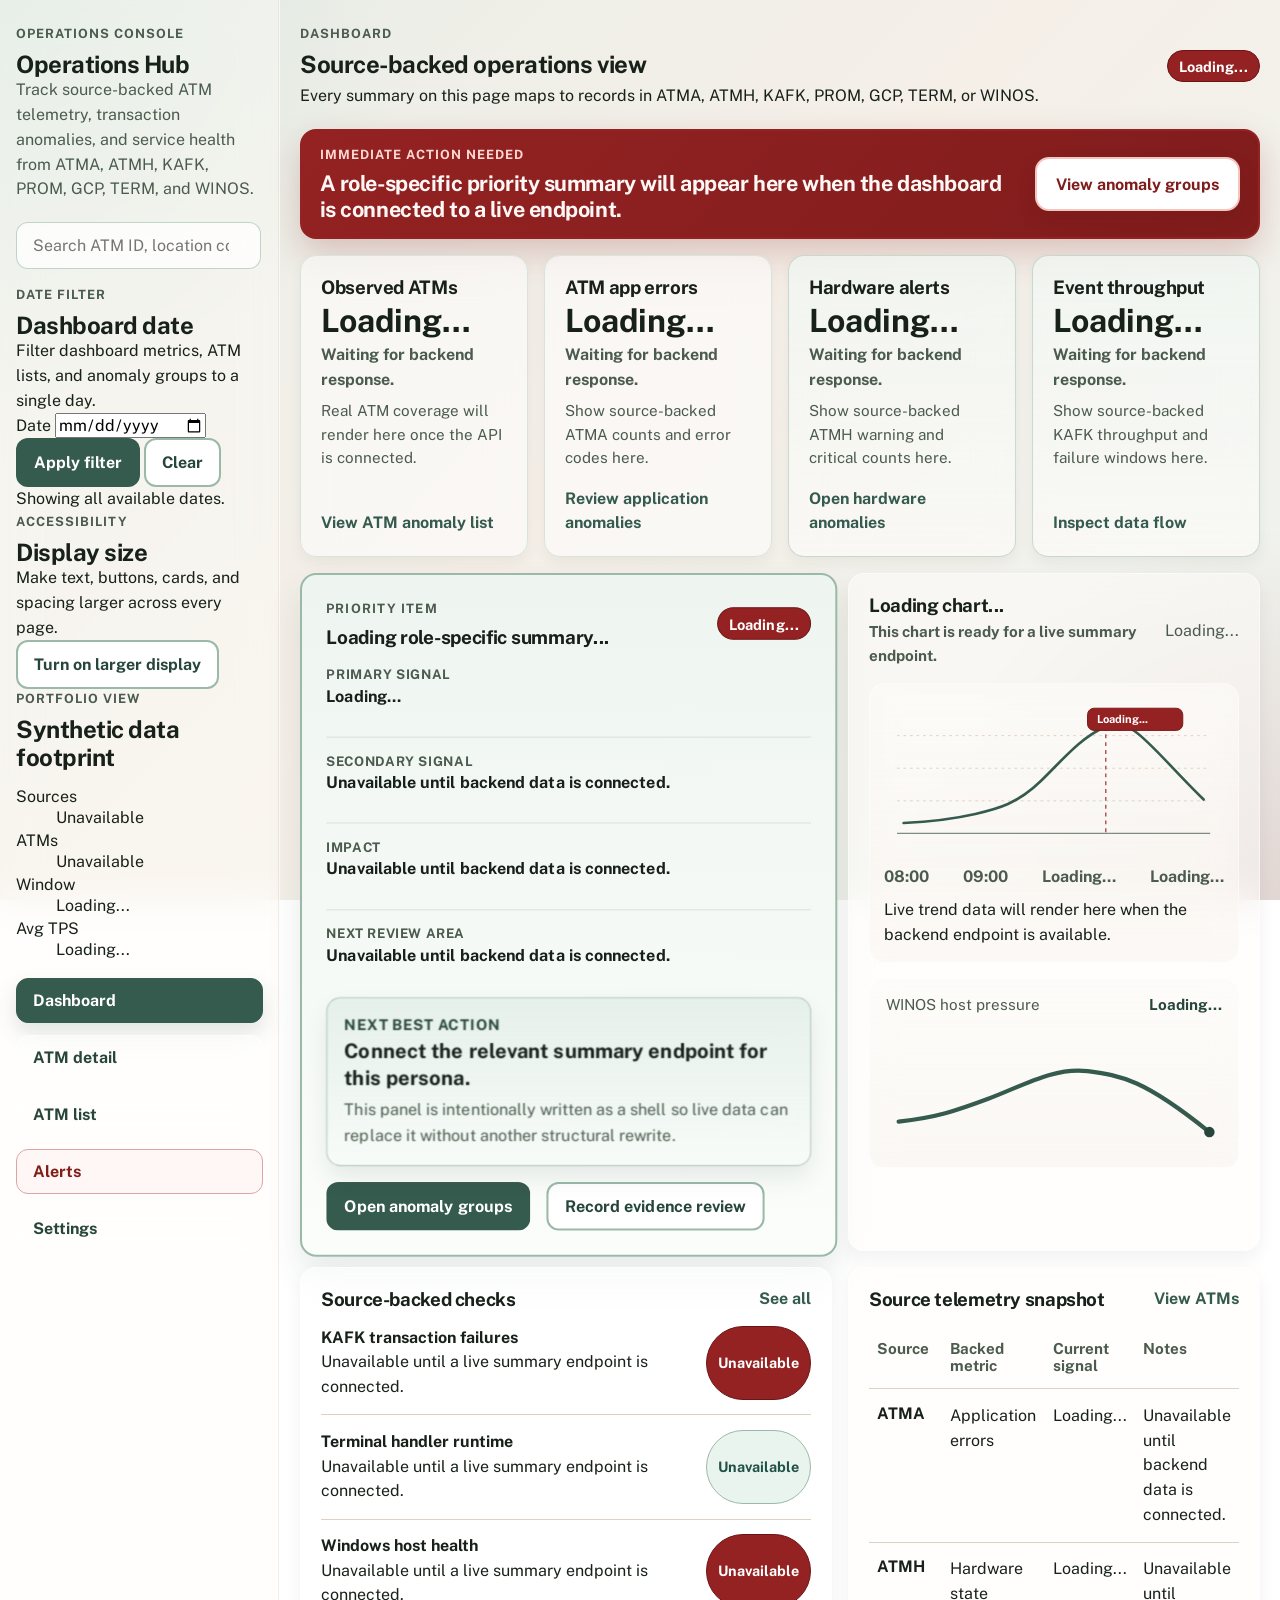
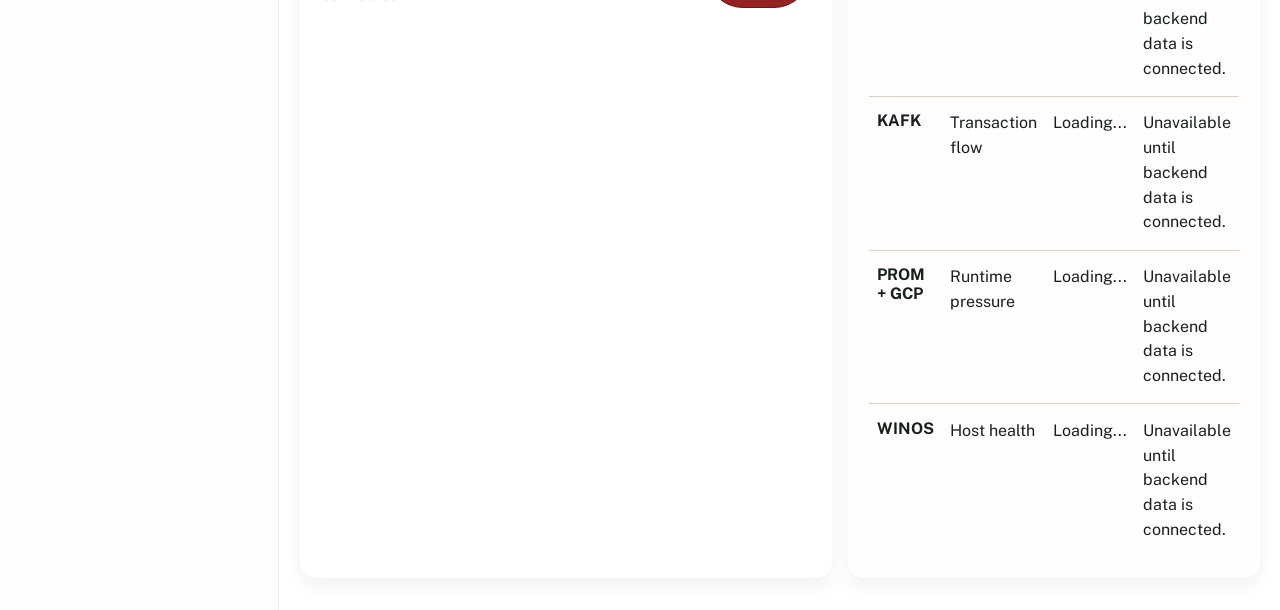
==== src/dashboard/index.html @ 3c95db5b "filter made" ====
<!doctype html>
<html lang="en">
  <head>
    <meta charset="UTF-8" />
    <meta name="viewport" content="width=device-width, initial-scale=1.0" />
    <title>Operations Hub Prototype</title>
    <link rel="preconnect" href="https://fonts.googleapis.com" />
    <link rel="preconnect" href="https://fonts.gstatic.com" crossorigin />
    <link
      href="https://fonts.googleapis.com/css2?family=Public+Sans:wght@400;500;600;700&display=swap"
      rel="stylesheet"
    />
    <link rel="stylesheet" href="/styles.css" />
  </head>
  <body>
    <a class="skip-link" href="#main-content">Skip to main content</a>

    <div class="app-shell">
      <aside class="sidebar" aria-label="Primary">
        <div class="sidebar-brand">
          <p class="eyebrow sidebar-eyebrow">Operations Console</p>
          <h1>Operations Hub</h1>
          <p class="header-copy">Track source-backed ATM telemetry, transaction anomalies, and service health from ATMA, ATMH, KAFK, PROM, GCP, TERM, and WINOS.</p>
        </div>

        <label class="search-field sidebar-search">
          <span class="sr-only">Search ATM ID, location code, component, or error</span>
          <input type="search" placeholder="Search ATM ID, location code, component, or error" />
        </label>

        <section class="date-filter-panel" aria-labelledby="date-filter-title">
          <div>
            <p class="eyebrow">Date filter</p>
            <h2 id="date-filter-title" class="sidebar-panel-title">Dashboard date</h2>
            <p class="date-filter-copy">Filter dashboard metrics, ATM lists, and anomaly groups to a single day.</p>
          </div>
          <form id="date-filter-form" class="date-filter-form">
            <label class="date-filter-field" for="dashboard-date-filter">
              <span>Date</span>
              <input id="dashboard-date-filter" name="dashboard-date-filter" type="date" />
            </label>
            <div class="date-filter-actions">
              <button class="button" type="submit">Apply filter</button>
              <button class="button-secondary" id="date-filter-clear" type="button">Clear</button>
            </div>
            <p id="date-filter-status" class="date-filter-status" aria-live="polite">Showing all available dates.</p>
          </form>
        </section>

        <section class="accessibility-panel" aria-labelledby="accessibility-title">
          <div>
            <p class="eyebrow">Accessibility</p>
            <h2 id="accessibility-title" class="sidebar-panel-title">Display size</h2>
            <p class="accessibility-copy">Make text, buttons, cards, and spacing larger across every page.</p>
          </div>
          <button
            class="button button-secondary accessibility-toggle"
            id="accessibility-toggle"
            type="button"
            aria-pressed="false"
          >
            Turn on larger display
          </button>
        </section>

        <section class="scale-panel" aria-labelledby="scale-panel-title">
          <div class="scale-panel-header">
            <p class="eyebrow">Portfolio view</p>
            <h2 id="scale-panel-title" class="sidebar-panel-title">Synthetic data footprint</h2>
          </div>
          <dl class="scale-list">
            <div class="scale-item">
              <dt>Sources</dt>
              <dd id="scale-sources">Unavailable</dd>
            </div>
            <div class="scale-item">
              <dt>ATMs</dt>
              <dd id="scale-atms">Unavailable</dd>
            </div>
            <div class="scale-item">
              <dt>Window</dt>
              <dd id="scale-window">Loading...</dd>
            </div>
            <div class="scale-item">
              <dt>Avg TPS</dt>
              <dd id="scale-avg-tps">Loading...</dd>
            </div>
          </dl>
        </section>

        <nav class="sidebar-nav" aria-label="Primary">
          <button class="nav-link is-active" type="button" data-screen-target="dashboard" aria-current="page">
            <span>Dashboard</span>
          </button>
          <button class="nav-link" type="button" data-screen-target="atm-detail">
            <span>ATM detail</span>
          </button>
          <button class="nav-link" type="button" data-screen-target="atm-list">
            <span>ATM list</span>
          </button>
          <button class="nav-link nav-link-alert" type="button" data-screen-target="alerts">
            <span>Alerts</span>
          </button>
          <button class="nav-link" type="button" data-screen-target="settings">
            <span>Settings</span>
          </button>
        </nav>
      </aside>

      <main id="main-content" class="content">
      <section class="screen is-visible" id="dashboard" aria-labelledby="dashboard-title">
        <div class="screen-header">
          <div>
            <p class="eyebrow">Dashboard</p>
            <h2 id="dashboard-title">Source-backed operations view</h2>
            <p>Every summary on this page maps to records in ATMA, ATMH, KAFK, PROM, GCP, TERM, or WINOS.</p>
          </div>
          <span id="dashboard-status-pill" class="status-pill status-critical">Loading...</span>
        </div>

        <section class="critical-banner critical-banner-compact" aria-labelledby="critical-banner-title">
          <div class="critical-banner-copy">
            <p class="eyebrow critical-eyebrow">Immediate action needed</p>
            <h3 id="critical-banner-title">A role-specific priority summary will appear here when the dashboard is connected to a live endpoint.</h3>
          </div>
          <button class="button critical-button" type="button" data-screen-target="alerts">
            View anomaly groups
          </button>
        </section>

        <div class="metric-grid">
          <article class="metric-card metric-card-action" tabindex="0" role="button" data-screen-target="atm-list" aria-label="Open ATM list. Live ATM coverage is not loaded yet.">
            <h3>Observed ATMs</h3>
            <p class="metric-value">Loading...</p>
            <p class="metric-note">Waiting for backend response.</p>
            <p class="metric-subnote">Real ATM coverage will render here once the API is connected.</p>
            <p class="metric-link-hint">View ATM anomaly list</p>
          </article>
          <article class="metric-card metric-card-action" tabindex="0" role="button" data-screen-target="alerts" aria-label="Open ATM application errors. Live error totals are not loaded yet.">
            <h3>ATM app errors</h3>
            <p class="metric-value">Loading...</p>
            <p class="metric-note">Waiting for backend response.</p>
            <p class="metric-subnote">Show source-backed ATMA counts and error codes here.</p>
            <p class="metric-link-hint">Review application anomalies</p>
          </article>
          <article class="metric-card metric-card-alert metric-card-action" tabindex="0" role="button" data-screen-target="alerts" aria-label="Open ATM hardware alerts. Live ATMH totals are not loaded yet.">
            <h3>Hardware alerts</h3>
            <p class="metric-value">Loading...</p>
            <p class="metric-note">Waiting for backend response.</p>
            <p class="metric-subnote">Show source-backed ATMH warning and critical counts here.</p>
            <p class="metric-link-hint">Open hardware anomalies</p>
          </article>
          <article class="metric-card metric-card-alert metric-card-action" tabindex="0" role="button" data-screen-target="alerts" aria-label="Open Kafka summary. Live throughput is not loaded yet.">
            <h3>Event throughput</h3>
            <p class="metric-value">Loading...</p>
            <p class="metric-note">Waiting for backend response.</p>
            <p class="metric-subnote">Show source-backed KAFK throughput and failure windows here.</p>
            <p class="metric-link-hint">Inspect data flow</p>
          </article>
        </div>

        <div class="dashboard-grid">
          <section class="panel panel-hero" aria-labelledby="priority-title">
            <div class="panel-header">
              <div>
                <p class="eyebrow">Priority item</p>
                <h3 id="priority-title">Loading role-specific summary...</h3>
              </div>
              <span class="status-pill status-critical">Loading...</span>
            </div>
            <div class="incident-scan-list" role="list" aria-label="Priority anomaly summary">
              <div class="incident-scan-item" role="listitem">
                <div>
                  <span class="incident-scan-label">Primary signal</span>
                  <p><strong>Loading...</strong></p>
                </div>
              </div>
              <div class="incident-scan-item" role="listitem">
                <div>
                  <span class="incident-scan-label">Secondary signal</span>
                  <p><strong>Unavailable until backend data is connected.</strong></p>
                </div>
              </div>
              <div class="incident-scan-item" role="listitem">
                <div>
                  <span class="incident-scan-label">Impact</span>
                  <p><strong>Unavailable until backend data is connected.</strong></p>
                </div>
              </div>
              <div class="incident-scan-item" role="listitem">
                <div>
                  <span class="incident-scan-label">Next review area</span>
                  <p><strong>Unavailable until backend data is connected.</strong></p>
                </div>
              </div>
            </div>
            <div class="next-action-card" aria-labelledby="next-action-title">
              <span class="next-action-label">Next best action</span>
              <p id="next-action-title"><strong>Connect the relevant summary endpoint for this persona.</strong></p>
              <p class="next-action-note">This panel is intentionally written as a shell so live data can replace it without another structural rewrite.</p>
            </div>
            <div class="button-row">
              <button class="button" type="button" data-screen-target="alerts">Open anomaly groups</button>
              <button class="button button-secondary" type="button" data-screen-target="action-center">Record evidence review</button>
            </div>
          </section>

          <section class="panel panel-support panel-graph" aria-labelledby="trend-title">
            <div class="panel-header">
              <div>
                <h3 id="trend-title">Loading chart...</h3>
                <p class="graph-context">This chart is ready for a live summary endpoint.</p>
              </div>
              <span class="legend">Loading...</span>
            </div>
            <div class="trend-chart trend-chart-line" role="img" aria-label="Line graph placeholder for a live role-specific summary trend.">
              <svg viewBox="0 0 520 240" class="svg-graph svg-graph-large" aria-hidden="true">
                <line x1="20" y1="200" x2="500" y2="200" class="axis-line" />
                <line x1="20" y1="150" x2="500" y2="150" class="grid-line" />
                <line x1="20" y1="100" x2="500" y2="100" class="grid-line" />
                <line x1="20" y1="50" x2="500" y2="50" class="grid-line" />
                <path d="M30 184 C70 182, 105 178, 140 170 S205 154, 240 120 S300 54, 340 36 S410 70, 490 148" />
                <circle cx="340" cy="36" r="8" class="anomaly-point" />
                <line x1="340" y1="36" x2="340" y2="200" class="anomaly-guide" />
                <rect x="312" y="8" width="146" height="34" rx="10" class="anomaly-label-box" />
                <text x="326" y="30" class="anomaly-text">Loading...</text>
              </svg>
              <div class="chart-axis-labels">
                <span>08:00</span>
                <span>09:00</span>
                <span>Loading...</span>
                <span>Loading...</span>
              </div>
              <p class="chart-caption">Live trend data will render here when the backend endpoint is available.</p>
            </div>
            <div class="mini-graph" role="img" aria-label="Line graph placeholder showing host pressure rising before the final anomaly point.">
              <div class="mini-graph-header">
                <span>WINOS host pressure</span>
                <strong id="host-pressure-value">Loading...</strong>
              </div>
              <svg viewBox="0 0 320 120" class="svg-graph" aria-hidden="true">
                <path d="M12 92 C48 88, 66 82, 98 70 S160 40, 192 44 S246 52, 308 102" />
                <circle cx="308" cy="102" r="5" />
              </svg>
            </div>
          </section>

          <section class="panel panel-support" aria-labelledby="alerts-summary-title">
            <div class="panel-header">
              <h3 id="alerts-summary-title">Source-backed checks</h3>
              <button class="text-button" type="button" data-screen-target="alerts">See all</button>
            </div>
            <ul class="alert-list">
              <li>
                <div>
                  <strong>KAFK transaction failures</strong>
                  <p>Unavailable until a live summary endpoint is connected.</p>
                </div>
                <span class="status-pill status-critical">Unavailable</span>
              </li>
              <li>
                <div>
                  <strong>Terminal handler runtime</strong>
                  <p>Unavailable until a live summary endpoint is connected.</p>
                </div>
                <span class="status-pill status-warning">Unavailable</span>
              </li>
              <li>
                <div>
                  <strong>Windows host health</strong>
                  <p>Unavailable until a live summary endpoint is connected.</p>
                </div>
                <span class="status-pill status-critical">Unavailable</span>
              </li>
            </ul>
          </section>

          <section class="panel panel-support panel-table" aria-labelledby="source-title">
            <div class="panel-header">
              <h3 id="source-title">Source telemetry snapshot</h3>
              <button class="text-button" type="button" data-screen-target="atm-list">View ATMs</button>
            </div>
            <table>
              <caption class="sr-only">Source-backed telemetry snapshot</caption>
              <thead>
                <tr>
                  <th scope="col">Source</th>
                  <th scope="col">Backed metric</th>
                  <th scope="col">Current signal</th>
                  <th scope="col">Notes</th>
                </tr>
              </thead>
              <tbody id="source-snapshot-tbody">
                <tr>
                  <th scope="row">ATMA</th>
                  <td>Application errors</td>
                  <td>Loading...</td>
                  <td>Unavailable until backend data is connected.</td>
                </tr>
                <tr>
                  <th scope="row">ATMH</th>
                  <td>Hardware state</td>
                  <td>Loading...</td>
                  <td>Unavailable until backend data is connected.</td>
                </tr>
                <tr>
                  <th scope="row">KAFK</th>
                  <td>Transaction flow</td>
                  <td>Loading...</td>
                  <td>Unavailable until backend data is connected.</td>
                </tr>
                <tr>
                  <th scope="row">PROM + GCP</th>
                  <td>Runtime pressure</td>
                  <td>Loading...</td>
                  <td>Unavailable until backend data is connected.</td>
                </tr>
                <tr>
                  <th scope="row">WINOS</th>
                  <td>Host health</td>
                  <td>Loading...</td>
                  <td>Unavailable until backend data is connected.</td>
                </tr>
              </tbody>
            </table>
          </section>
        </div>
      </section>

      <section class="screen" id="atm-detail" aria-labelledby="detail-title">
        <div class="screen-header">
          <div>
            <p class="eyebrow">ATM detail</p>
            <h2 id="detail-title">ATM detail view</h2>
            <p>This page will show the selected ATM once a live detail endpoint is connected.</p>
          </div>
          <span class="status-pill status-critical">Loading...</span>
        </div>

        <section class="critical-banner critical-banner-detail" aria-labelledby="detail-banner-title">
          <div>
            <p class="eyebrow critical-eyebrow">Critical service interruption</p>
            <h3 id="detail-banner-title">Selected ATM status will appear here</h3>
            <p>Recommendations will remain unavailable until ATM-level API data is connected.</p>
          </div>
        </section>

        <div class="detail-grid">
          <section class="panel" aria-labelledby="diagnostic-title">
            <div class="panel-header">
              <h3 id="diagnostic-title">Diagnostic summary</h3>
              <button class="button" type="button" data-screen-target="alerts">Escalate</button>
            </div>
            <dl class="summary-list">
              <div>
                <dt>Anomaly detected</dt>
                <dd>Loading...</dd>
              </div>
              <div>
                <dt>Confidence</dt>
                <dd>Unavailable</dd>
              </div>
              <div>
                <dt>Current impact</dt>
                <dd>Unavailable</dd>
              </div>
              <div>
                <dt>Likely root cause</dt>
                <dd>Unavailable</dd>
              </div>
            </dl>
            <div class="recommendation-card">
              <h4>Recommended next step</h4>
              <p>Recommended action will render here when the ATM detail endpoint is available.</p>
            </div>
            <div class="next-action-card next-action-card-detail" aria-labelledby="detail-next-action-title">
              <span class="next-action-label">Next best action</span>
              <p id="detail-next-action-title"><strong>Loading...</strong></p>
              <p class="next-action-note">Keep this panel generic until real ATM-level action data is available.</p>
            </div>
          </section>

          <section class="panel" aria-labelledby="timeline-title">
            <div class="panel-header">
              <h3 id="timeline-title">Issue timeline</h3>
              <span class="legend">Newest event first</span>
            </div>
            <div class="diagnostic-graph" role="img" aria-label="Diagnostic placeholder graph showing latency rising steadily until outage threshold is crossed.">
              <div class="mini-graph-header">
                <span>Anomaly intensity vs time</span>
                <strong>Correlated spike</strong>
              </div>
              <svg viewBox="0 0 360 140" class="svg-graph svg-graph-threshold" aria-hidden="true">
                <line x1="12" y1="52" x2="348" y2="52" class="threshold-line" />
                <path d="M12 118 C54 116, 80 108, 112 98 S176 76, 214 68 S278 54, 348 18" />
                <circle cx="348" cy="18" r="5" />
              </svg>
            </div>
            <ol class="timeline">
              <li>
                <strong>Loading...</strong>
                <p>Awaiting live event timeline.</p>
              </li>
              <li>
                <strong>Loading...</strong>
                <p>Awaiting live event timeline.</p>
              </li>
              <li>
                <strong>Loading...</strong>
                <p>Awaiting live event timeline.</p>
              </li>
              <li>
                <strong>Loading...</strong>
                <p>Awaiting live event timeline.</p>
              </li>
            </ol>
          </section>

          <section class="panel" aria-labelledby="evidence-title">
            <h3 id="evidence-title">Evidence and explanation</h3>
            <div class="evidence-card">
              <p class="evidence-label">Application source</p>
              <p>Unavailable until backend data is connected.</p>
            </div>
            <div class="evidence-card">
              <p class="evidence-label">Hardware source</p>
              <p>Unavailable until backend data is connected.</p>
            </div>
            <div class="evidence-card">
              <p class="evidence-label">Stream and runtime sources</p>
              <p>Unavailable until backend data is connected.</p>
            </div>
            <p class="explanation-note">
              The detail view is structured for live data injection rather than static demo values.
            </p>
          </section>

          <section class="panel" aria-labelledby="impact-title">
            <h3 id="impact-title">Service impact and response</h3>
            <ul class="simple-list">
              <li><strong>Observed impact:</strong> Loading...</li>
              <li><strong>Location code:</strong> Unavailable</li>
              <li><strong>Last event:</strong> Unavailable</li>
              <li><strong>Correlated signals:</strong> Unavailable</li>
            </ul>
            <div class="button-row">
              <button class="button" type="button" data-screen-target="action-center">Take action</button>
              <button class="button button-secondary" type="button" data-screen-target="atm-list">Back to ATM list</button>
            </div>
          </section>
        </div>
      </section>

      <section class="screen" id="atm-list" aria-labelledby="list-title">
        <div class="screen-header">
          <div>
            <p class="eyebrow">ATM list</p>
            <h2 id="list-title">Observed ATMs</h2>
            <p>List ATM IDs that appear in the synthetic sources and show the anomaly type those sources actually support.</p>
          </div>
        </div>

        <section class="panel atm-list-panel atm-list-filters" aria-labelledby="filters-title">
          <div class="panel-header">
            <h3 id="filters-title">Filters</h3>
          </div>
          <div class="filter-row">
            <button class="filter-chip is-active" type="button">All</button>
            <button class="filter-chip" type="button">Critical</button>
            <button class="filter-chip" type="button">Warning</button>
            <button class="filter-chip" type="button">Healthy</button>
            <button class="filter-chip" type="button">Host pressure</button>
          </div>
        </section>

        <section class="panel atm-list-panel atm-list-table-panel" aria-labelledby="table-title">
          <div class="panel-header">
            <h3 id="table-title">ATM status table</h3>
            <span class="legend">Sorted by severity and last update</span>
          </div>
          <table>
            <caption class="sr-only">ATM list with status and action</caption>
            <thead>
              <tr>
                <th scope="col">ATM</th>
                <th scope="col">Branch</th>
                <th scope="col">Status</th>
                <th scope="col">Current issue</th>
                <th scope="col">Last update</th>
                <th scope="col">Action</th>
              </tr>
            </thead>
            <tbody id="atm-list-tbody">
              <tr>
                <th scope="row">Loading...</th>
                <td>Unavailable</td>
                <td><span class="status-pill status-critical">Loading...</span></td>
                <td>Unavailable until backend data is connected.</td>
                <td>Unavailable</td>
                <td><button class="text-button" type="button" data-screen-target="atm-detail">Open</button></td>
              </tr>
              <tr>
                <th scope="row">Loading...</th>
                <td>Unavailable</td>
                <td><span class="status-pill status-critical">Loading...</span></td>
                <td>Unavailable until backend data is connected.</td>
                <td>Unavailable</td>
                <td><button class="text-button" type="button" data-screen-target="alerts">Open</button></td>
              </tr>
              <tr>
                <th scope="row">Loading...</th>
                <td>Unavailable</td>
                <td><span class="status-pill status-warning">Loading...</span></td>
                <td>Unavailable until backend data is connected.</td>
                <td>Unavailable</td>
                <td><button class="text-button" type="button">Review</button></td>
              </tr>
              <tr>
                <th scope="row">Loading...</th>
                <td>Unavailable</td>
                <td><span class="status-pill status-warning">Loading...</span></td>
                <td>Unavailable until backend data is connected.</td>
                <td>Unavailable</td>
                <td><button class="text-button" type="button">View</button></td>
              </tr>
            </tbody>
          </table>
        </section>
      </section>

      <section class="screen" id="alerts" aria-labelledby="alerts-title-page">
        <div class="screen-header">
          <div>
            <p class="eyebrow">Alerts</p>
            <h2 id="alerts-title-page">Source-backed anomaly groups</h2>
            <p>Group only the anomaly patterns that can be justified by the synthetic application, hardware, stream, runtime, and host datasets.</p>
          </div>
        </div>

        <div class="alerts-grid">
          <section class="panel" aria-labelledby="group-critical-title">
            <h3 id="group-critical-title">Critical anomalies</h3>
            <details open>
              <summary id="alerts-critical-summary">Loading anomaly groups...</summary>
              <ul id="alerts-critical-list" class="simple-list compact-list">
                <li><strong>Loading...</strong> Unavailable until backend data is connected.</li>
                <li><strong>Loading...</strong> Unavailable until backend data is connected.</li>
                <li><strong>Loading...</strong> Unavailable until backend data is connected.</li>
              </ul>
            </details>
          </section>

          <section class="panel" aria-labelledby="group-warning-title">
            <h3 id="group-warning-title">Warning anomalies</h3>
            <details open>
              <summary id="alerts-warning-summary">Loading anomaly groups...</summary>
              <ul id="alerts-warning-list" class="simple-list compact-list">
                <li><strong>Loading...</strong> Unavailable until backend data is connected.</li>
                <li><strong>Loading...</strong> Unavailable until backend data is connected.</li>
              </ul>
            </details>
          </section>
        </div>
      </section>

      <section class="screen" id="settings" aria-labelledby="settings-title">
        <div class="screen-header">
          <div>
            <p class="eyebrow">Settings</p>
            <h2 id="settings-title">Notification and threshold settings</h2>
            <p>Wireframe only. This page shows where configuration would live.</p>
          </div>
          <form method="post" action="/logout">
            <button class="button" type="submit">Log out</button>
          </form>
        </div>

        <section class="panel settings-wireframe" aria-labelledby="settings-wireframe-title">
          <h3 id="settings-wireframe-title">Configuration areas</h3>
          <div class="wireframe-block">Alert thresholds</div>
          <div class="wireframe-block">Notification channels</div>
          <div class="wireframe-block">Escalation rules</div>
          <div class="wireframe-block">User roles and permissions</div>
        </section>
      </section>

      <section class="screen" id="action-center" aria-labelledby="action-title">
        <div class="screen-header">
          <div>
            <p class="eyebrow">Action</p>
            <h2 id="action-title">Action center</h2>
            <p>This page is ready for live recommendations once the relevant backend endpoint is connected.</p>
          </div>
        </div>

        <div class="alerts-grid">
          <section class="panel" aria-labelledby="actions-title">
            <h3 id="actions-title">Recommended action</h3>
            <form class="action-form">
              <fieldset>
                <legend>Choose one response</legend>
                <label class="radio-card">
                  <input type="radio" name="action" checked />
                  <span>
                    <strong>Loading recommendation</strong>
                    <small>Unavailable until backend data is connected.</small>
                  </span>
                </label>
                <label class="radio-card">
                  <input type="radio" name="action" />
                  <span>
                    <strong>Loading recommendation</strong>
                    <small>Unavailable until backend data is connected.</small>
                  </span>
                </label>
                <label class="radio-card">
                  <input type="radio" name="action" />
                  <span>
                    <strong>Loading recommendation</strong>
                    <small>Unavailable until backend data is connected.</small>
                  </span>
                </label>
              </fieldset>
              <label class="field">
                <span>Operator note</span>
                <textarea rows="4">Waiting for live recommendation context from the backend.</textarea>
              </label>
              <button type="button" class="button" id="confirm-action">Confirm action</button>
            </form>
          </section>

          <section class="panel" aria-labelledby="confirmation-title">
            <h3 id="confirmation-title">Confirmation</h3>
            <div class="confirmation-card" id="confirmation-card" tabindex="-1" aria-live="polite">
              <p>No action has been sent yet.</p>
            </div>
          </section>
        </div>
      </section>
      </main>
    </div>

    <script src="/app.js"></script>
  </body>
</html>
---- styles.css ----
:root {
  --bg: #f5f1ec;
  --surface: #fffdfb;
  --surface-alt: #eef5f1;
  --panel-border: #cbbdaf;
  --text: #172119;
  --muted: #4b5b4d;
  --brand: #355a4e;
  --brand-strong: #27463b;
  --critical-bg: #f7e9e7;
  --critical-text: #801c1c;
  --warning-bg: #eaf4ef;
  --warning-text: #1f5145;
  --focus: #005fcc;
  --radius: 16px;
  --shadow: 0 10px 24px rgba(17, 34, 24, 0.08);
}

*,
*::before,
*::after {
  box-sizing: border-box;
}

body {
  margin: 0;
  font-family: "Public Sans", sans-serif;
  background:
    radial-gradient(circle at top left, rgba(178, 213, 201, 0.34), transparent 26%),
    radial-gradient(circle at bottom right, rgba(148, 34, 34, 0.14), transparent 24%),
    linear-gradient(135deg, #e9eee8 0%, #f5efe8 48%, #eef4f0 100%);
  color: var(--text);
  background-attachment: fixed;
}

button,
input,
textarea,
summary {
  font: inherit;
}

.skip-link,
.sr-only {
  position: absolute;
}

.skip-link {
  left: 1rem;
  top: -3rem;
  z-index: 100;
  background: var(--focus);
  color: #fff;
  padding: 0.75rem 1rem;
  border-radius: 0.5rem;
  text-decoration: none;
}

.skip-link:focus {
  top: 1rem;
}

.sr-only {
  width: 1px;
  height: 1px;
  padding: 0;
  margin: -1px;
  overflow: hidden;
  clip: rect(0, 0, 0, 0);
  white-space: nowrap;
  border: 0;
}

:focus-visible {
  outline: 3px solid var(--focus);
  outline-offset: 3px;
}

.app-shell {
  min-height: 100vh;
  display: grid;
  grid-template-columns: 280px minmax(0, 1fr);
}

.sidebar {
  padding: 1.5rem 1rem;
  background: rgba(255, 252, 248, 0.42);
  backdrop-filter: blur(18px);
  -webkit-backdrop-filter: blur(18px);
  border-right: 1px solid rgba(255, 255, 255, 0.42);
  box-shadow: inset -1px 0 0 rgba(203, 189, 175, 0.24);
}

.sidebar-brand {
  margin-bottom: 1.25rem;
}

.sidebar-eyebrow {
  color: #7a2b24;
}

.sidebar-search {
  display: block;
  margin-bottom: 1rem;
}

.sidebar-nav {
  display: grid;
  gap: 0.75rem;
}

.content {
  max-width: 1220px;
  width: 100%;
  padding: 1.5rem 1.25rem 2rem;
}

.screen-header,
.panel-header,
.button-row {
  display: flex;
  align-items: center;
  gap: 1rem;
}

.header-copy,
.metric-note,
.legend,
.explanation-note,
.graph-context,
small,
summary {
  color: var(--muted);
}

.eyebrow {
  margin: 0 0 0.4rem;
  color: var(--muted);
  font-size: 0.8rem;
  font-weight: 700;
  text-transform: uppercase;
  letter-spacing: 0.08em;
}

h1,
h2,
h3,
h4 {
  margin: 0;
  letter-spacing: -0.02em;
}

p,
li,
dd,
td {
  line-height: 1.55;
}

p {
  margin: 0;
}

.search-field input,
.field textarea {
  border: 1px solid rgba(155, 185, 168, 0.6);
  border-radius: 12px;
  background: rgba(255, 255, 255, 0.68);
  color: var(--text);
  backdrop-filter: blur(10px);
  -webkit-backdrop-filter: blur(10px);
}

.search-field input {
  min-width: 0;
  width: 100%;
  max-width: 245px;
  padding: 0.8rem 1rem;
}

.nav-link,
.button,
.button-secondary,
.text-button,
.filter-chip {
  border-radius: 12px;
  cursor: pointer;
}

.nav-link,
.filter-chip {
  border: 1px solid rgba(255, 255, 255, 0.46);
  background: rgba(255, 255, 255, 0.58);
  color: var(--brand-strong);
  padding: 0.75rem 1rem;
  font-weight: 700;
  backdrop-filter: blur(12px);
  -webkit-backdrop-filter: blur(12px);
}

.nav-link {
  display: flex;
  align-items: center;
  gap: 0.75rem;
  justify-content: flex-start;
}

.nav-icon {
  display: inline-flex;
  align-items: center;
  justify-content: center;
  width: 1.35rem;
  color: #6c7b70;
  font-size: 1rem;
}

.nav-link.is-active,
.filter-chip.is-active {
  background: var(--brand);
  border-color: var(--brand);
  color: #fff;
  box-shadow: 0 10px 22px rgba(39, 70, 59, 0.14);
}

.nav-link.is-active .nav-icon {
  color: #fff;
}

.nav-link-alert {
  border-color: #dca4a4;
  background: #fff7f6;
  color: #7f1f18;
}

.nav-link-alert .nav-icon {
  color: #942222;
}

.button,
.button-secondary {
  padding: 0.8rem 1rem;
  border: 2px solid transparent;
  font-weight: 700;
}

.button {
  background: var(--brand);
  color: #fff;
}

.button:hover {
  background: var(--brand-strong);
}

.button-secondary {
  background: #fff;
  border-color: #9bb9a8;
  color: var(--brand-strong);
}

.text-button {
  border: 0;
  background: transparent;
  color: var(--brand);
  font-weight: 700;
  padding: 0;
}

.screen {
  display: none;
}

.screen.is-visible {
  display: block;
}

.screen-header,
.panel-header {
  justify-content: space-between;
}

.screen-header {
  margin-bottom: 1.25rem;
}

.screen-header p:last-child {
  margin-top: 0.35rem;
}

.graph-context {
  margin-top: 0.25rem;
  font-size: 0.95rem;
  font-weight: 700;
}

.critical-banner {
  display: flex;
  align-items: center;
  justify-content: space-between;
  gap: 1rem;
  margin-bottom: 1rem;
  padding: 1.1rem 1.25rem;
  border: 2px solid #942222;
  border-radius: 16px;
  background: linear-gradient(135deg, #942222 0%, #801c1c 100%);
  color: #fff7f5;
  box-shadow: 0 14px 34px rgba(128, 28, 28, 0.22);
}

.critical-banner-copy {
  max-width: none;
}

.critical-banner-compact {
  padding: 0.9rem 1.1rem;
  margin-bottom: 1rem;
}

.critical-banner-compact h3 {
  font-size: 1.35rem;
  line-height: 1.2;
  margin-bottom: 0;
}

.critical-banner h3,
.critical-banner p {
  margin-top: 0;
}

.critical-eyebrow {
  color: #ffd8d3;
}

.critical-button {
  background: #fff;
  color: #801c1c;
  flex: 0 0 auto;
  padding: 0.95rem 1.2rem;
  border: 2px solid #f2c5bf;
  border-radius: 14px;
  font-size: 1rem;
  font-weight: 700;
  box-shadow: 0 8px 18px rgba(92, 18, 18, 0.16);
}

.critical-button:hover {
  background: #fff4f2;
}

.critical-banner-detail {
  margin-bottom: 1.25rem;
}

.metric-grid,
.dashboard-grid,
.detail-grid,
.alerts-grid,
.info-grid,
.filter-row {
  display: grid;
  gap: 1rem;
}

.metric-grid {
  grid-template-columns: repeat(4, minmax(0, 1fr));
  margin-bottom: 1rem;
  align-items: stretch;
}

.dashboard-grid {
  grid-template-columns: 1.45fr 1fr;
  align-items: stretch;
}

.detail-grid {
  grid-template-columns: repeat(2, minmax(0, 1fr));
}

.alerts-grid {
  grid-template-columns: repeat(2, minmax(0, 1fr));
}

.info-grid {
  grid-template-columns: repeat(3, minmax(0, 1fr));
  margin-top: 1rem;
}

.incident-scan-list {
  display: grid;
  gap: 0.85rem;
  margin-top: 1rem;
}

.incident-scan-item {
  display: grid;
  grid-template-columns: 1fr;
  gap: 0.25rem;
  align-items: start;
  padding: 0.8rem 0 0.8rem 0;
  border-top: 1px solid #d8e3dc;
}

.incident-scan-item:first-child {
  border-top: 0;
  padding-top: 0;
}

.incident-scan-label {
  display: inline-block;
  margin-bottom: 0.15rem;
  color: var(--muted);
  font-size: 0.82rem;
  font-weight: 700;
  text-transform: uppercase;
  letter-spacing: 0.04em;
}

.filter-row {
  grid-template-columns: repeat(5, max-content);
}

.metric-card,
.panel,
.info-card,
.recommendation-card,
.evidence-card,
.confirmation-card,
.wireframe-block {
  background: rgba(255, 255, 255, 0.52);
  border: 1px solid rgba(255, 255, 255, 0.54);
  border-radius: var(--radius);
  box-shadow:
    0 16px 34px rgba(17, 34, 24, 0.08),
    inset 0 1px 0 rgba(255, 255, 255, 0.42);
  backdrop-filter: blur(18px);
  -webkit-backdrop-filter: blur(18px);
}

.metric-card,
.panel {
  padding: 1.25rem;
}

.metric-card {
  display: flex;
  flex-direction: column;
  gap: 0.4rem;
  min-height: 180px;
  border-color: #d9e3dc;
  box-shadow: 0 6px 14px rgba(17, 34, 24, 0.05);
}

.metric-grid > .metric-card,
.dashboard-grid > .panel {
  height: 100%;
}

.detail-grid > .panel,
.alerts-grid > .panel {
  height: 100%;
}

.metric-card-alert,
.panel-hero {
  background: linear-gradient(180deg, rgba(240, 247, 243, 0.72) 0%, rgba(255, 253, 251, 0.58) 100%);
  border-width: 1px;
  border-color: rgba(155, 185, 168, 0.48);
}

.panel-hero {
  background: linear-gradient(180deg, #eef5f1 0%, #fbfdfb 100%);
  border-width: 2px;
  border-color: #9bb9a8;
  box-shadow: 0 18px 34px rgba(39, 70, 59, 0.11);
  padding: 1.5rem;
  transform: scale(1.01);
  transform-origin: top left;
}

.panel-support {
  box-shadow: 0 8px 18px rgba(17, 34, 24, 0.06);
}

.panel-graph,
.panel-table {
  background: rgba(255, 253, 250, 0.48);
}

.metric-value {
  font-size: 2rem;
  font-weight: 700;
  line-height: 1;
}

.metric-note {
  font-weight: 700;
}

.metric-subnote {
  margin: 0;
  color: var(--muted);
  font-size: 0.95rem;
}

.metric-link-hint {
  margin-top: auto;
  padding-top: 0.65rem;
  color: var(--brand);
  font-weight: 700;
}

.status-inline {
  display: inline-block;
  margin-right: 0.35rem;
  font-weight: 700;
}

.status-inline-critical {
  color: #942222;
}

.status-inline-healthy {
  color: #1f5145;
}

.metric-card-action {
  cursor: pointer;
  transition:
    transform 120ms ease,
    box-shadow 120ms ease,
    border-color 120ms ease;
}

.metric-card-action:hover,
.metric-card-action:focus-visible {
  transform: translateY(-2px);
  box-shadow: 0 16px 30px rgba(17, 34, 24, 0.12);
  border-color: var(--brand);
}

.metric-card-action:hover .metric-link-hint,
.metric-card-action:focus-visible .metric-link-hint {
  text-decoration: underline;
}

.status-pill {
  display: inline-flex;
  align-items: center;
  justify-content: center;
  gap: 0.35rem;
  min-height: 2rem;
  padding: 0.2rem 0.7rem;
  border-radius: 999px;
  font-size: 0.9rem;
  font-weight: 700;
  background: #edf2ee;
  color: var(--brand-strong);
}

.status-critical {
  background: #942222;
  color: #fff;
  border: 1px solid #6d1414;
}

.status-warning {
  background: var(--warning-bg);
  color: var(--warning-text);
  border: 1px solid #9bb9a8;
}

.info-card,
.recommendation-card,
.evidence-card,
.confirmation-card,
.wireframe-block {
  padding: 1rem;
}

.recommendation-card {
  margin-top: 1rem;
  background: var(--surface-alt);
}

.next-action-card {
  margin-top: 1rem;
  padding: 1rem 1.05rem;
  border: 1px solid rgba(127, 160, 143, 0.54);
  border-radius: 14px;
  background: linear-gradient(180deg, rgba(223, 236, 229, 0.72) 0%, rgba(246, 251, 248, 0.58) 100%);
  box-shadow: 0 12px 24px rgba(39, 70, 59, 0.1);
  backdrop-filter: blur(14px);
  -webkit-backdrop-filter: blur(14px);
}

.next-action-label {
  display: inline-flex;
  align-items: center;
  gap: 0.45rem;
  margin-bottom: 0.35rem;
  color: var(--brand-strong);
  font-size: 0.92rem;
  font-weight: 700;
  text-transform: uppercase;
  letter-spacing: 0.05em;
}

.next-action-icon {
  display: inline-flex;
  align-items: center;
  justify-content: center;
  width: 1.35rem;
  height: 1.35rem;
  border-radius: 999px;
  background: rgba(39, 70, 59, 0.12);
}

.next-action-card strong {
  font-size: 1.25rem;
  line-height: 1.2;
}

.next-action-note {
  margin-top: 0.35rem;
  color: var(--muted);
}

.next-action-card-detail {
  margin-top: 0.85rem;
}

.impact-strip {
  margin-top: 1rem;
  padding: 0.85rem 1rem;
  border-left: 6px solid #9bb9a8;
  border-radius: 12px;
  background: #eef5f1;
  color: var(--brand-strong);
  font-weight: 700;
}

.button-row {
  margin-top: 1rem;
  flex-wrap: wrap;
}

.evidence-card + .evidence-card,
.wireframe-block + .wireframe-block {
  margin-top: 0.75rem;
}

.evidence-label {
  margin-top: 0;
  font-weight: 700;
  color: var(--brand-strong);
}

.summary-list {
  display: grid;
  grid-template-columns: repeat(2, minmax(0, 1fr));
  gap: 1rem;
  margin: 1rem 0 0;
}

.summary-list dt {
  margin-bottom: 0.25rem;
  color: var(--muted);
  font-weight: 700;
}

.summary-list dd {
  margin: 0;
  font-weight: 600;
}

.simple-list,
.alert-list,
.timeline {
  margin: 1rem 0 0;
}

.simple-list {
  padding-left: 1.2rem;
}

.compact-list {
  margin-top: 0.75rem;
}

.alert-list,
.timeline {
  list-style: none;
  padding: 0;
}

.alert-list li,
.timeline li {
  display: flex;
  justify-content: space-between;
  gap: 1rem;
  padding: 0.9rem 0;
  border-top: 1px solid #ddd1c4;
}

.alert-list li:first-child,
.timeline li:first-child {
  border-top: 0;
  padding-top: 0;
}

.timeline li {
  justify-content: start;
  align-items: start;
}

.timeline strong {
  width: 76px;
  flex: 0 0 auto;
}

.trend-chart-line {
  margin-top: 1rem;
  padding: 0.9rem;
  border: 1px solid rgba(255, 255, 255, 0.44);
  border-radius: 16px;
  background: linear-gradient(180deg, rgba(252, 250, 247, 0.6) 0%, rgba(247, 241, 234, 0.42) 100%);
  backdrop-filter: blur(14px);
  -webkit-backdrop-filter: blur(14px);
}

.svg-graph-large {
  margin-top: 0.25rem;
}

.axis-line {
  stroke: #7d8c7d;
  stroke-width: 2;
}

.grid-line {
  stroke: #ddd1c4;
  stroke-width: 1.5;
  stroke-dasharray: 4 6;
}

.svg-graph-large path {
  stroke-width: 6;
}

.anomaly-point {
  fill: #942222;
  stroke: #fff4f2;
  stroke-width: 4;
}

.anomaly-guide {
  stroke: #942222;
  stroke-width: 2;
  stroke-dasharray: 6 6;
  opacity: 0.85;
}

.anomaly-text {
  fill: #fff;
  font-size: 17px;
  font-weight: 700;
}

.anomaly-label-box {
  fill: #942222;
  stroke: #7d1717;
  stroke-width: 1.5;
}

.chart-axis-labels {
  display: flex;
  justify-content: space-between;
  gap: 1rem;
  margin-top: 0.5rem;
  color: var(--muted);
  font-weight: 700;
}

.chart-caption {
  margin-top: 0.75rem;
}

.mini-graph,
.diagnostic-graph {
  margin-top: 1rem;
  padding: 1rem;
  border: 1px solid rgba(255, 255, 255, 0.44);
  border-radius: 14px;
  background: linear-gradient(180deg, rgba(252, 250, 247, 0.56) 0%, rgba(244, 239, 233, 0.42) 100%);
  backdrop-filter: blur(14px);
  -webkit-backdrop-filter: blur(14px);
}

.mini-graph-header {
  display: flex;
  align-items: center;
  justify-content: space-between;
  gap: 1rem;
  margin-bottom: 0.75rem;
  font-size: 0.95rem;
  color: var(--muted);
}

.mini-graph-header strong {
  color: var(--brand-strong);
}

.svg-graph {
  width: 100%;
  height: auto;
  display: block;
}

.svg-graph path {
  fill: none;
  stroke: var(--brand);
  stroke-width: 4;
  stroke-linecap: round;
  stroke-linejoin: round;
}

.svg-graph circle {
  fill: var(--brand-strong);
}

.svg-graph-threshold path {
  stroke: #1f5145;
}

.svg-graph-threshold circle {
  fill: #1f5145;
}

.threshold-line {
  stroke: #942222;
  stroke-width: 2;
  stroke-dasharray: 8 6;
  opacity: 0.8;
}

table {
  width: 100%;
  border-collapse: collapse;
  margin-top: 1rem;
}

th,
td {
  text-align: left;
  padding: 0.9rem 0.5rem;
  border-top: 1px solid #ddd1c4;
  vertical-align: top;
}

thead th {
  border-top: 0;
  color: var(--muted);
  font-size: 0.95rem;
}

details {
  margin-top: 0.75rem;
}

summary {
  font-weight: 700;
}

.action-form {
  margin-top: 1rem;
}

fieldset {
  border: 0;
  margin: 0;
  padding: 0;
}

legend,
.field span {
  font-weight: 700;
}

.radio-card {
  display: flex;
  align-items: start;
  gap: 0.75rem;
  padding: 0.95rem 1rem;
  margin-top: 0.75rem;
  border: 1px solid #9bb9a8;
  border-radius: 12px;
  background: #fff;
}

.radio-card small {
  display: block;
  margin-top: 0.25rem;
}

.field {
  display: block;
  margin-top: 1rem;
}

.field span {
  display: inline-block;
  margin-bottom: 0.4rem;
}

.field textarea {
  width: 100%;
  padding: 0.85rem 1rem;
  resize: vertical;
}

.confirmation-card {
  min-height: 120px;
  background: var(--surface-alt);
}

.settings-wireframe {
  background: #f8f5f1;
}

.wireframe-block {
  background: repeating-linear-gradient(
    -45deg,
    #f8f5f1,
    #f8f5f1 10px,
    #eee6dd 10px,
    #eee6dd 20px
  );
  color: #6a6157;
  font-weight: 700;
}

@media (max-width: 980px) {
  .app-shell,
  .screen-header,
  .panel-header,
  .button-row {
    grid-template-columns: 1fr;
  }

  .metric-grid,
  .dashboard-grid,
  .detail-grid,
  .alerts-grid,
  .info-grid,
  .summary-list,
  .filter-row {
    grid-template-columns: 1fr;
  }

  .search-field input {
    min-width: 0;
  }

  .screen-header,
  .panel-header,
  .button-row {
    flex-direction: column;
    align-items: stretch;
  }

  .sidebar {
    border-right: 0;
    border-bottom: 1px solid var(--panel-border);
  }
}
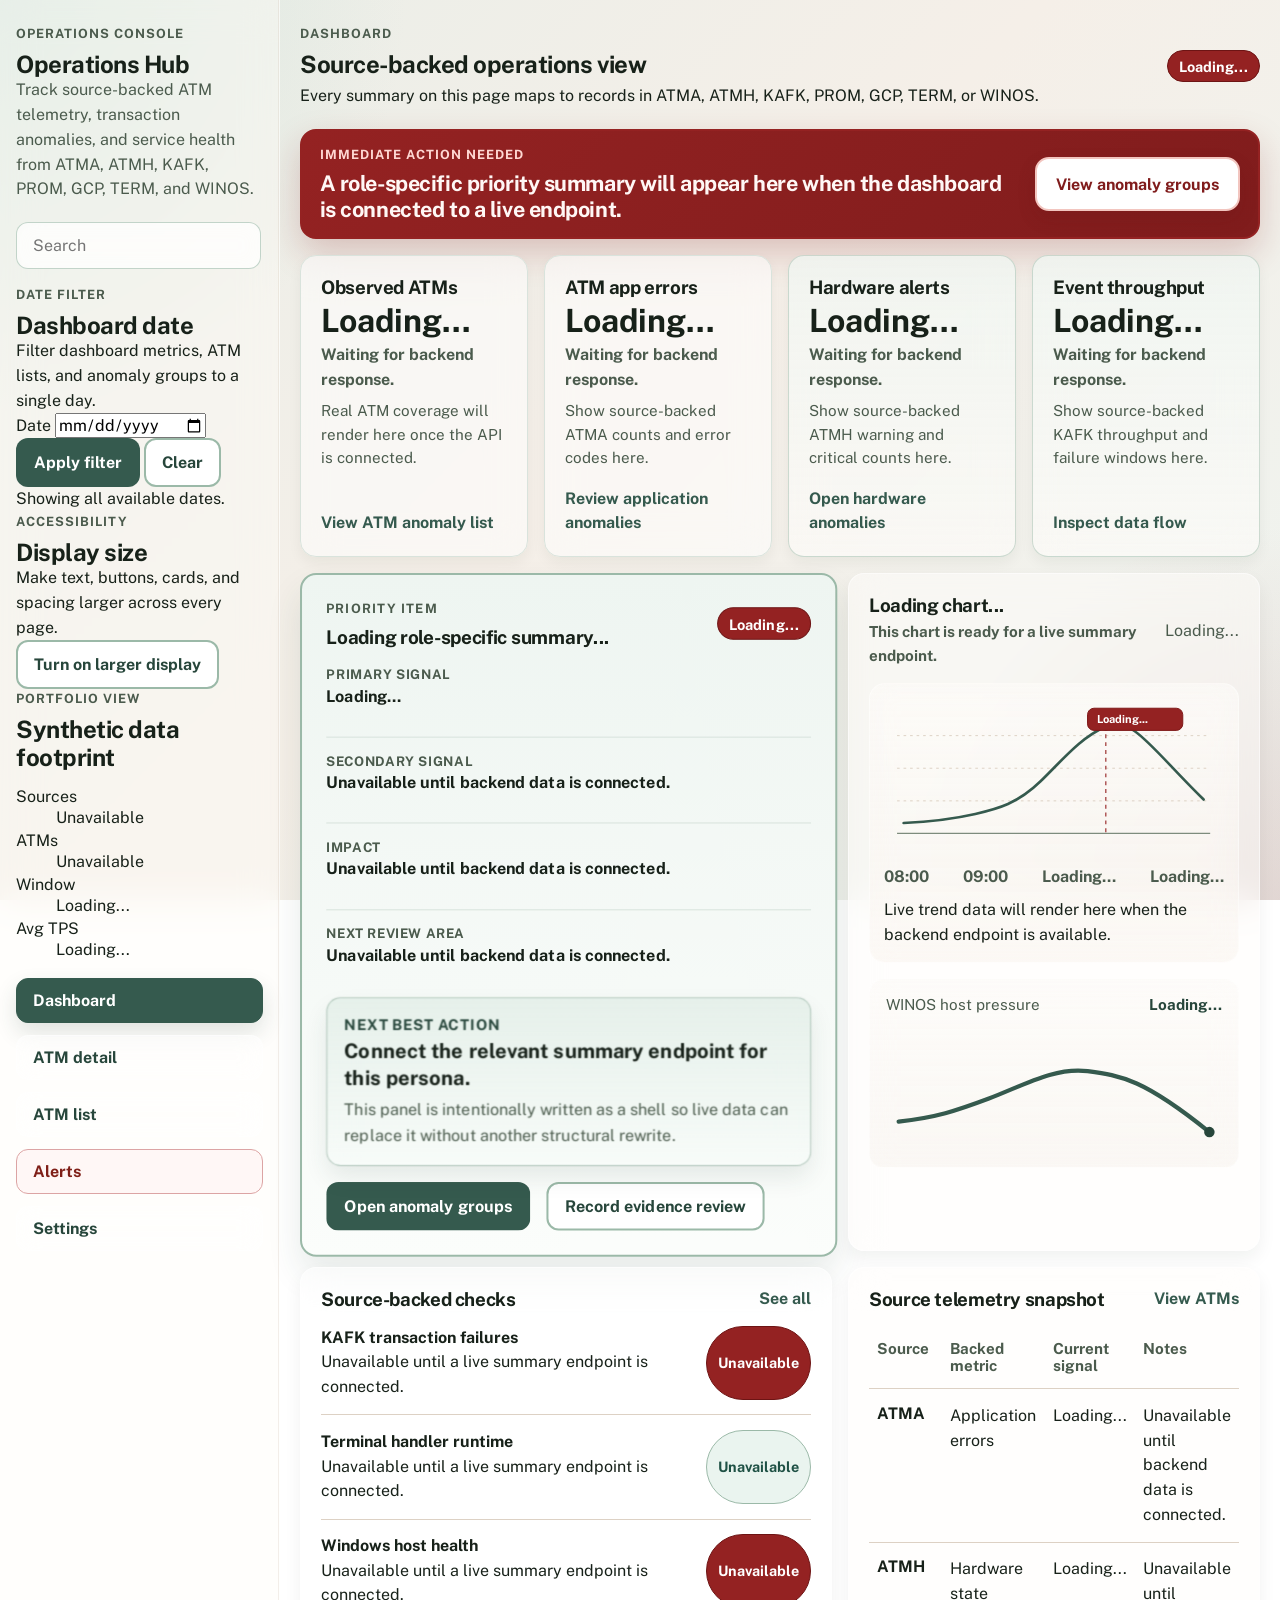
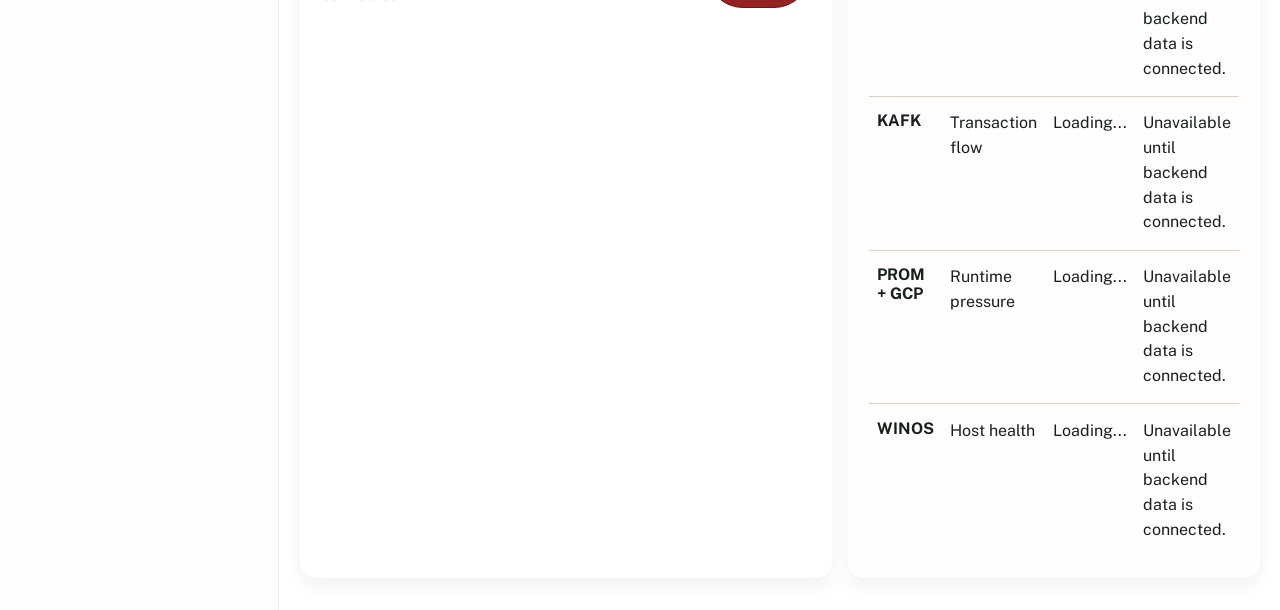
==== commit fe33be41: "clean up" ====
--- a/src/dashboard/index.html
+++ b/src/dashboard/index.html
@@ -24,8 +24,8 @@
         </div>
 
         <label class="search-field sidebar-search">
-          <span class="sr-only">Search ATM ID, location code, component, or error</span>
-          <input type="search" placeholder="Search ATM ID, location code, component, or error" />
+          <span class="sr-only">Search</span>
+          <input type="search" placeholder="Search" />
         </label>
 
         <section class="date-filter-panel" aria-labelledby="date-filter-title">
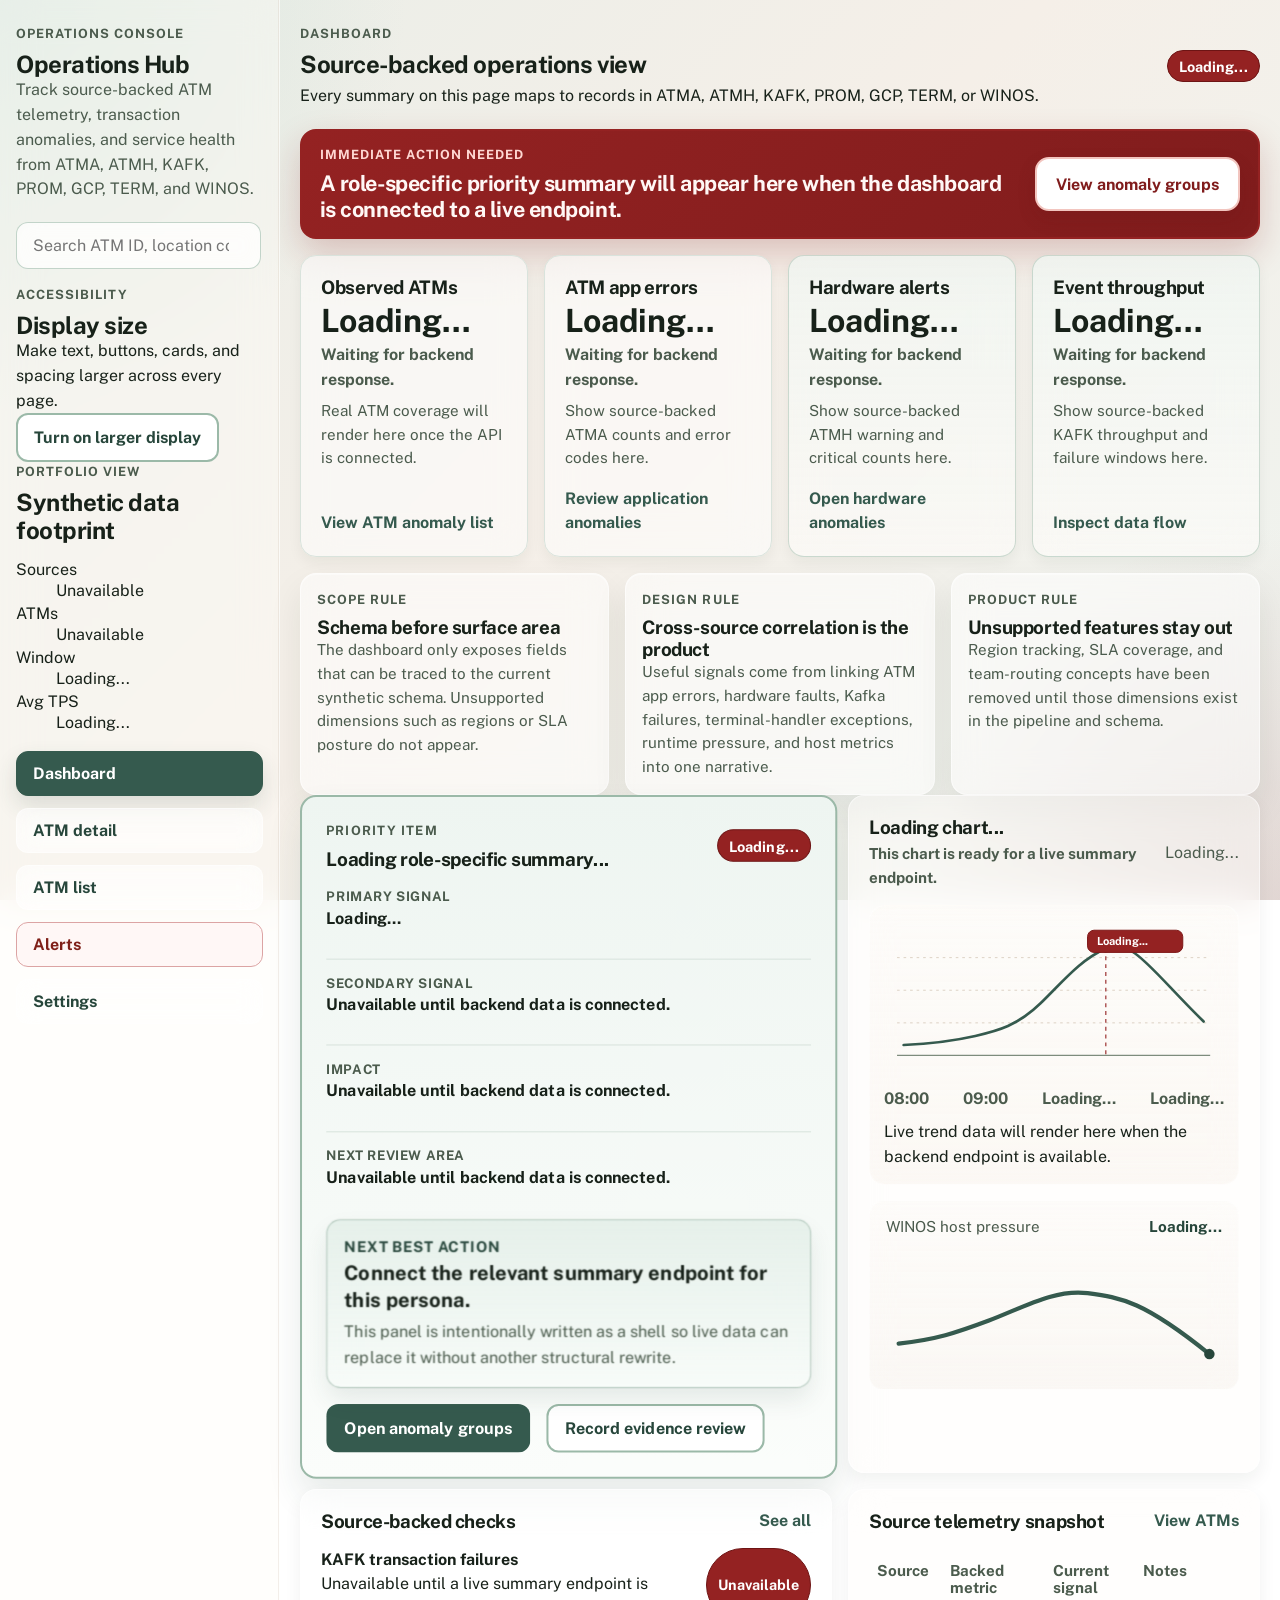
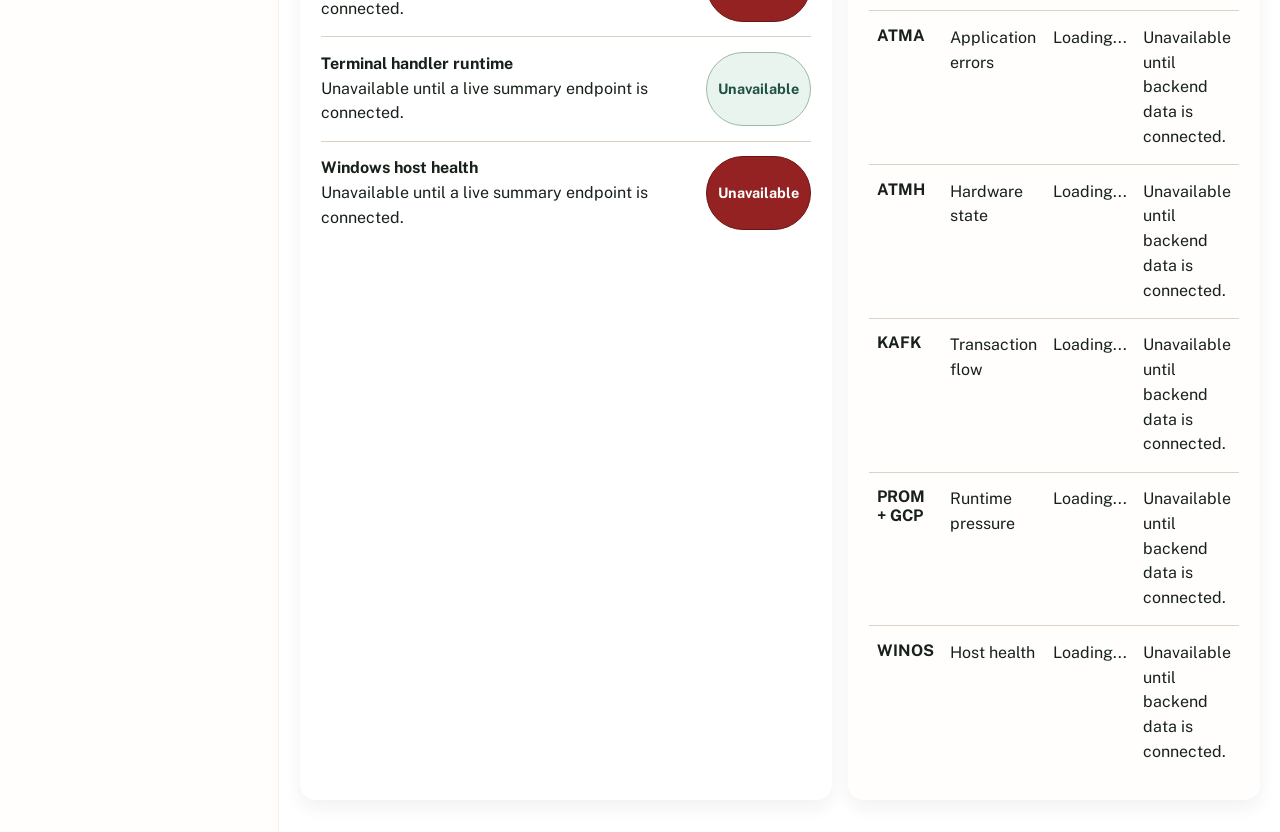
==== commit aac69941: "Merge branch 'cleaning-refactor' of https://github.com/aspekts/industrial-team-project into cleaning" ====
--- a/src/dashboard/index.html
+++ b/src/dashboard/index.html
@@ -24,28 +24,9 @@
         </div>
 
         <label class="search-field sidebar-search">
-          <span class="sr-only">Search</span>
-          <input type="search" placeholder="Search" />
+          <span class="sr-only">Search ATM ID, location code, component, or error</span>
+          <input type="search" placeholder="Search ATM ID, location code, component, or error" />
         </label>
-
-        <section class="date-filter-panel" aria-labelledby="date-filter-title">
-          <div>
-            <p class="eyebrow">Date filter</p>
-            <h2 id="date-filter-title" class="sidebar-panel-title">Dashboard date</h2>
-            <p class="date-filter-copy">Filter dashboard metrics, ATM lists, and anomaly groups to a single day.</p>
-          </div>
-          <form id="date-filter-form" class="date-filter-form">
-            <label class="date-filter-field" for="dashboard-date-filter">
-              <span>Date</span>
-              <input id="dashboard-date-filter" name="dashboard-date-filter" type="date" />
-            </label>
-            <div class="date-filter-actions">
-              <button class="button" type="submit">Apply filter</button>
-              <button class="button-secondary" id="date-filter-clear" type="button">Clear</button>
-            </div>
-            <p id="date-filter-status" class="date-filter-status" aria-live="polite">Showing all available dates.</p>
-          </form>
-        </section>
 
         <section class="accessibility-panel" aria-labelledby="accessibility-title">
           <div>
@@ -157,6 +138,24 @@
             <p class="metric-subnote">Show source-backed KAFK throughput and failure windows here.</p>
             <p class="metric-link-hint">Inspect data flow</p>
           </article>
+        </div>
+
+        <div class="info-grid">
+          <section class="info-card" aria-labelledby="freshness-title">
+            <p class="eyebrow">Scope rule</p>
+            <h3 id="freshness-title">Schema before surface area</h3>
+            <p class="metric-subnote">The dashboard only exposes fields that can be traced to the current synthetic schema. Unsupported dimensions such as regions or SLA posture do not appear.</p>
+          </section>
+          <section class="info-card" aria-labelledby="ownership-title">
+            <p class="eyebrow">Design rule</p>
+            <h3 id="ownership-title">Cross-source correlation is the product</h3>
+            <p class="metric-subnote">Useful signals come from linking ATM app errors, hardware faults, Kafka failures, terminal-handler exceptions, runtime pressure, and host metrics into one narrative.</p>
+          </section>
+          <section class="info-card" aria-labelledby="summary-title">
+            <p class="eyebrow">Product rule</p>
+            <h3 id="summary-title">Unsupported features stay out</h3>
+            <p class="metric-subnote">Region tracking, SLA coverage, and team-routing concepts have been removed until those dimensions exist in the pipeline and schema.</p>
+          </section>
         </div>
 
         <div class="dashboard-grid">
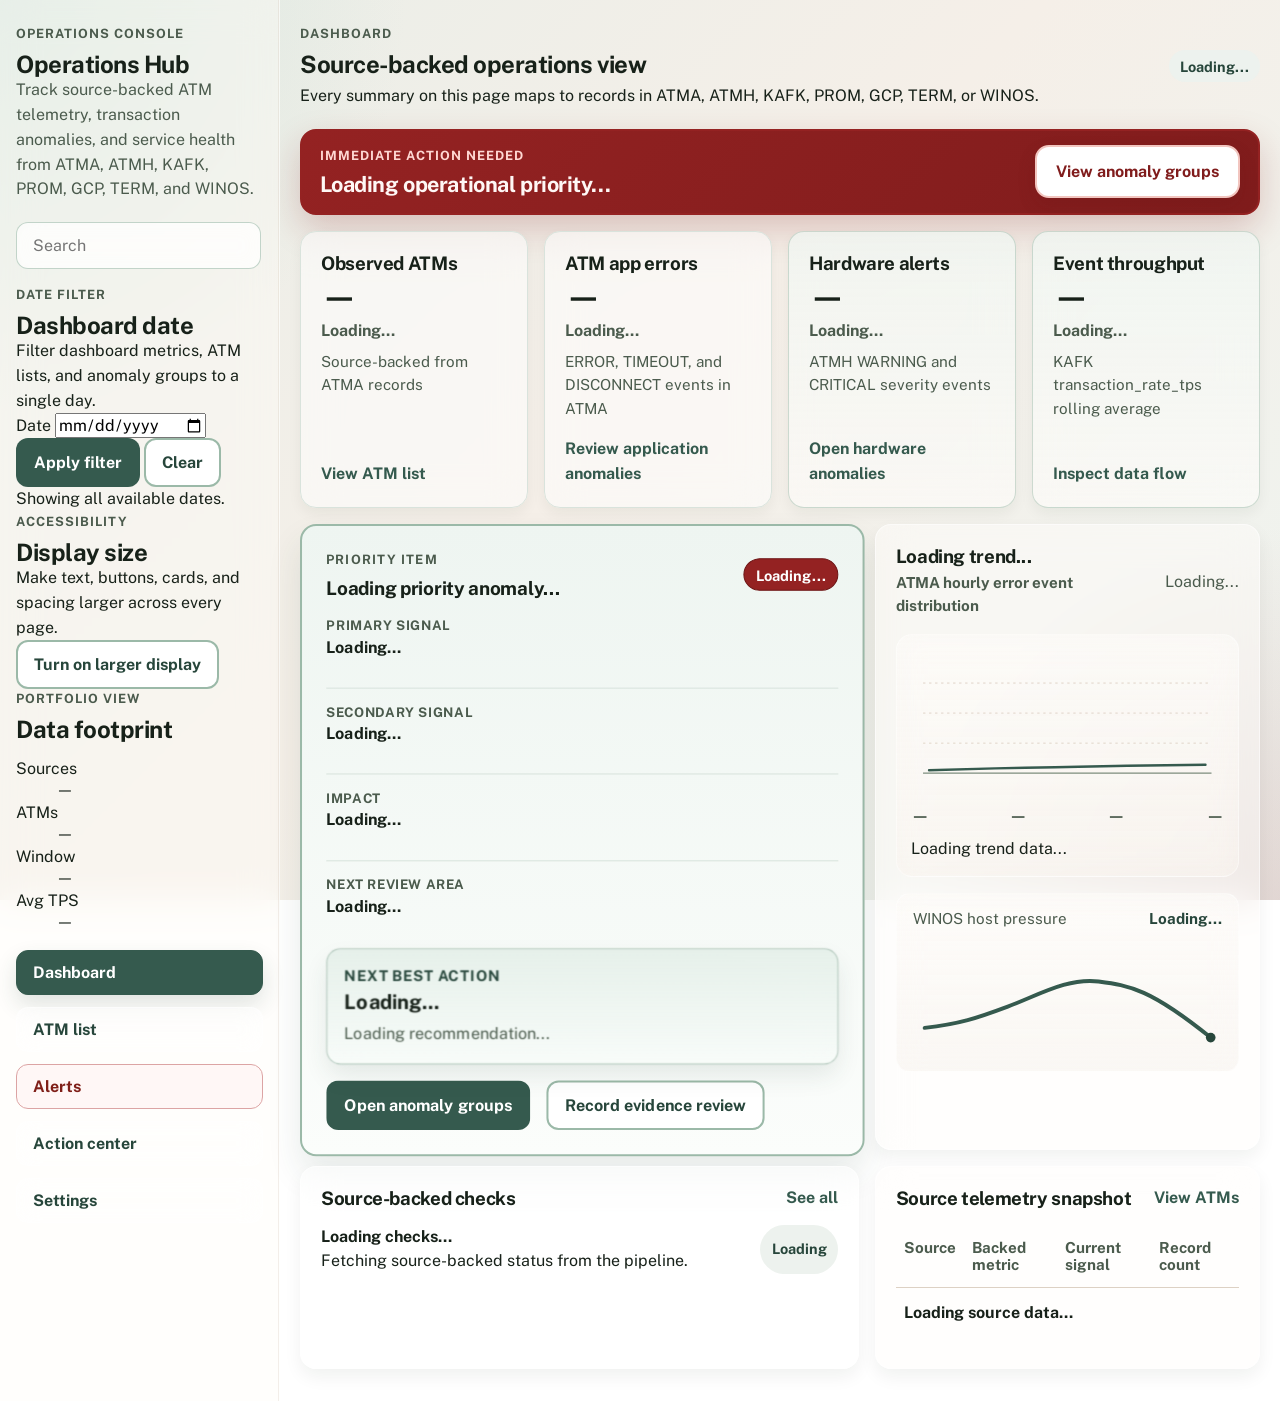
==== commit 816e89e0: "fix: update ATM-related screens and enhance log file naming conventions" ====
--- a/src/dashboard/index.html
+++ b/src/dashboard/index.html
@@ -3,7 +3,7 @@
   <head>
     <meta charset="UTF-8" />
     <meta name="viewport" content="width=device-width, initial-scale=1.0" />
-    <title>Operations Hub Prototype</title>
+    <title>ATM Operations Console</title>
     <link rel="preconnect" href="https://fonts.googleapis.com" />
     <link rel="preconnect" href="https://fonts.gstatic.com" crossorigin />
     <link
@@ -24,9 +24,28 @@
         </div>
 
         <label class="search-field sidebar-search">
-          <span class="sr-only">Search ATM ID, location code, component, or error</span>
-          <input type="search" placeholder="Search ATM ID, location code, component, or error" />
+          <span class="sr-only">Search</span>
+          <input type="search" placeholder="Search" />
         </label>
+
+        <section class="date-filter-panel" aria-labelledby="date-filter-title">
+          <div>
+            <p class="eyebrow">Date filter</p>
+            <h2 id="date-filter-title" class="sidebar-panel-title">Dashboard date</h2>
+            <p class="date-filter-copy">Filter dashboard metrics, ATM lists, and anomaly groups to a single day.</p>
+          </div>
+          <form id="date-filter-form" class="date-filter-form">
+            <label class="date-filter-field" for="dashboard-date-filter">
+              <span>Date</span>
+              <input id="dashboard-date-filter" name="dashboard-date-filter" type="date" />
+            </label>
+            <div class="date-filter-actions">
+              <button class="button" type="submit">Apply filter</button>
+              <button class="button-secondary" id="date-filter-clear" type="button">Clear</button>
+            </div>
+            <p id="date-filter-status" class="date-filter-status" aria-live="polite">Showing all available dates.</p>
+          </form>
+        </section>
 
         <section class="accessibility-panel" aria-labelledby="accessibility-title">
           <div>
@@ -47,24 +66,24 @@
         <section class="scale-panel" aria-labelledby="scale-panel-title">
           <div class="scale-panel-header">
             <p class="eyebrow">Portfolio view</p>
-            <h2 id="scale-panel-title" class="sidebar-panel-title">Synthetic data footprint</h2>
+            <h2 id="scale-panel-title" class="sidebar-panel-title">Data footprint</h2>
           </div>
           <dl class="scale-list">
             <div class="scale-item">
               <dt>Sources</dt>
-              <dd id="scale-sources">Unavailable</dd>
+              <dd id="scale-sources">—</dd>
             </div>
             <div class="scale-item">
               <dt>ATMs</dt>
-              <dd id="scale-atms">Unavailable</dd>
+              <dd id="scale-atms">—</dd>
             </div>
             <div class="scale-item">
               <dt>Window</dt>
-              <dd id="scale-window">Loading...</dd>
+              <dd id="scale-window">—</dd>
             </div>
             <div class="scale-item">
               <dt>Avg TPS</dt>
-              <dd id="scale-avg-tps">Loading...</dd>
+              <dd id="scale-avg-tps">—</dd>
             </div>
           </dl>
         </section>
@@ -72,9 +91,6 @@
         <nav class="sidebar-nav" aria-label="Primary">
           <button class="nav-link is-active" type="button" data-screen-target="dashboard" aria-current="page">
             <span>Dashboard</span>
-          </button>
-          <button class="nav-link" type="button" data-screen-target="atm-detail">
-            <span>ATM detail</span>
           </button>
           <button class="nav-link" type="button" data-screen-target="atm-list">
             <span>ATM list</span>
@@ -82,6 +98,9 @@
           <button class="nav-link nav-link-alert" type="button" data-screen-target="alerts">
             <span>Alerts</span>
           </button>
+          <button class="nav-link nav-link-action" type="button" data-screen-target="action-center">
+            <span>Action center</span>
+          </button>
           <button class="nav-link" type="button" data-screen-target="settings">
             <span>Settings</span>
           </button>
@@ -96,13 +115,13 @@
             <h2 id="dashboard-title">Source-backed operations view</h2>
             <p>Every summary on this page maps to records in ATMA, ATMH, KAFK, PROM, GCP, TERM, or WINOS.</p>
           </div>
-          <span id="dashboard-status-pill" class="status-pill status-critical">Loading...</span>
+          <span id="dashboard-status-pill" class="status-pill">Loading...</span>
         </div>
 
         <section class="critical-banner critical-banner-compact" aria-labelledby="critical-banner-title">
           <div class="critical-banner-copy">
             <p class="eyebrow critical-eyebrow">Immediate action needed</p>
-            <h3 id="critical-banner-title">A role-specific priority summary will appear here when the dashboard is connected to a live endpoint.</h3>
+            <h3 id="critical-banner-title">Loading operational priority...</h3>
           </div>
           <button class="button critical-button" type="button" data-screen-target="alerts">
             View anomaly groups
@@ -110,52 +129,34 @@
         </section>
 
         <div class="metric-grid">
-          <article class="metric-card metric-card-action" tabindex="0" role="button" data-screen-target="atm-list" aria-label="Open ATM list. Live ATM coverage is not loaded yet.">
+          <article class="metric-card metric-card-action" tabindex="0" role="button" data-screen-target="atm-list" aria-label="Open ATM list">
             <h3>Observed ATMs</h3>
-            <p class="metric-value">Loading...</p>
-            <p class="metric-note">Waiting for backend response.</p>
-            <p class="metric-subnote">Real ATM coverage will render here once the API is connected.</p>
-            <p class="metric-link-hint">View ATM anomaly list</p>
+            <p class="metric-value">—</p>
+            <p class="metric-note">Loading...</p>
+            <p class="metric-subnote">Source-backed from ATMA records</p>
+            <p class="metric-link-hint">View ATM list</p>
           </article>
-          <article class="metric-card metric-card-action" tabindex="0" role="button" data-screen-target="alerts" aria-label="Open ATM application errors. Live error totals are not loaded yet.">
+          <article class="metric-card metric-card-action" tabindex="0" role="button" data-screen-target="alerts" aria-label="Open application errors">
             <h3>ATM app errors</h3>
-            <p class="metric-value">Loading...</p>
-            <p class="metric-note">Waiting for backend response.</p>
-            <p class="metric-subnote">Show source-backed ATMA counts and error codes here.</p>
+            <p class="metric-value">—</p>
+            <p class="metric-note">Loading...</p>
+            <p class="metric-subnote">ERROR, TIMEOUT, and DISCONNECT events in ATMA</p>
             <p class="metric-link-hint">Review application anomalies</p>
           </article>
-          <article class="metric-card metric-card-alert metric-card-action" tabindex="0" role="button" data-screen-target="alerts" aria-label="Open ATM hardware alerts. Live ATMH totals are not loaded yet.">
+          <article class="metric-card metric-card-alert metric-card-action" tabindex="0" role="button" data-screen-target="alerts" aria-label="Open hardware alerts">
             <h3>Hardware alerts</h3>
-            <p class="metric-value">Loading...</p>
-            <p class="metric-note">Waiting for backend response.</p>
-            <p class="metric-subnote">Show source-backed ATMH warning and critical counts here.</p>
+            <p class="metric-value">—</p>
+            <p class="metric-note">Loading...</p>
+            <p class="metric-subnote">ATMH WARNING and CRITICAL severity events</p>
             <p class="metric-link-hint">Open hardware anomalies</p>
           </article>
-          <article class="metric-card metric-card-alert metric-card-action" tabindex="0" role="button" data-screen-target="alerts" aria-label="Open Kafka summary. Live throughput is not loaded yet.">
+          <article class="metric-card metric-card-alert metric-card-action" tabindex="0" role="button" data-screen-target="alerts" aria-label="Open event throughput">
             <h3>Event throughput</h3>
-            <p class="metric-value">Loading...</p>
-            <p class="metric-note">Waiting for backend response.</p>
-            <p class="metric-subnote">Show source-backed KAFK throughput and failure windows here.</p>
+            <p class="metric-value">—</p>
+            <p class="metric-note">Loading...</p>
+            <p class="metric-subnote">KAFK transaction_rate_tps rolling average</p>
             <p class="metric-link-hint">Inspect data flow</p>
           </article>
-        </div>
-
-        <div class="info-grid">
-          <section class="info-card" aria-labelledby="freshness-title">
-            <p class="eyebrow">Scope rule</p>
-            <h3 id="freshness-title">Schema before surface area</h3>
-            <p class="metric-subnote">The dashboard only exposes fields that can be traced to the current synthetic schema. Unsupported dimensions such as regions or SLA posture do not appear.</p>
-          </section>
-          <section class="info-card" aria-labelledby="ownership-title">
-            <p class="eyebrow">Design rule</p>
-            <h3 id="ownership-title">Cross-source correlation is the product</h3>
-            <p class="metric-subnote">Useful signals come from linking ATM app errors, hardware faults, Kafka failures, terminal-handler exceptions, runtime pressure, and host metrics into one narrative.</p>
-          </section>
-          <section class="info-card" aria-labelledby="summary-title">
-            <p class="eyebrow">Product rule</p>
-            <h3 id="summary-title">Unsupported features stay out</h3>
-            <p class="metric-subnote">Region tracking, SLA coverage, and team-routing concepts have been removed until those dimensions exist in the pipeline and schema.</p>
-          </section>
         </div>
 
         <div class="dashboard-grid">
@@ -163,7 +164,7 @@
             <div class="panel-header">
               <div>
                 <p class="eyebrow">Priority item</p>
-                <h3 id="priority-title">Loading role-specific summary...</h3>
+                <h3 id="priority-title">Loading priority anomaly...</h3>
               </div>
               <span class="status-pill status-critical">Loading...</span>
             </div>
@@ -177,26 +178,26 @@
               <div class="incident-scan-item" role="listitem">
                 <div>
                   <span class="incident-scan-label">Secondary signal</span>
-                  <p><strong>Unavailable until backend data is connected.</strong></p>
+                  <p><strong>Loading...</strong></p>
                 </div>
               </div>
               <div class="incident-scan-item" role="listitem">
                 <div>
                   <span class="incident-scan-label">Impact</span>
-                  <p><strong>Unavailable until backend data is connected.</strong></p>
+                  <p><strong>Loading...</strong></p>
                 </div>
               </div>
               <div class="incident-scan-item" role="listitem">
                 <div>
                   <span class="incident-scan-label">Next review area</span>
-                  <p><strong>Unavailable until backend data is connected.</strong></p>
+                  <p><strong>Loading...</strong></p>
                 </div>
               </div>
             </div>
             <div class="next-action-card" aria-labelledby="next-action-title">
               <span class="next-action-label">Next best action</span>
-              <p id="next-action-title"><strong>Connect the relevant summary endpoint for this persona.</strong></p>
-              <p class="next-action-note">This panel is intentionally written as a shell so live data can replace it without another structural rewrite.</p>
+              <p id="next-action-title"><strong>Loading...</strong></p>
+              <p class="next-action-note">Loading recommendation...</p>
             </div>
             <div class="button-row">
               <button class="button" type="button" data-screen-target="alerts">Open anomaly groups</button>
@@ -207,32 +208,28 @@
           <section class="panel panel-support panel-graph" aria-labelledby="trend-title">
             <div class="panel-header">
               <div>
-                <h3 id="trend-title">Loading chart...</h3>
-                <p class="graph-context">This chart is ready for a live summary endpoint.</p>
+                <h3 id="trend-title">Loading trend...</h3>
+                <p class="graph-context">ATMA hourly error event distribution</p>
               </div>
               <span class="legend">Loading...</span>
             </div>
-            <div class="trend-chart trend-chart-line" role="img" aria-label="Line graph placeholder for a live role-specific summary trend.">
+            <div class="trend-chart trend-chart-line" role="img" aria-label="Line graph showing hourly ATM error event counts.">
               <svg viewBox="0 0 520 240" class="svg-graph svg-graph-large" aria-hidden="true">
                 <line x1="20" y1="200" x2="500" y2="200" class="axis-line" />
                 <line x1="20" y1="150" x2="500" y2="150" class="grid-line" />
                 <line x1="20" y1="100" x2="500" y2="100" class="grid-line" />
                 <line x1="20" y1="50" x2="500" y2="50" class="grid-line" />
-                <path d="M30 184 C70 182, 105 178, 140 170 S205 154, 240 120 S300 54, 340 36 S410 70, 490 148" />
-                <circle cx="340" cy="36" r="8" class="anomaly-point" />
-                <line x1="340" y1="36" x2="340" y2="200" class="anomaly-guide" />
-                <rect x="312" y="8" width="146" height="34" rx="10" class="anomaly-label-box" />
-                <text x="326" y="30" class="anomaly-text">Loading...</text>
+                <path d="M30 195 C70 194, 105 193, 140 192 S205 191, 240 190 S300 189, 340 188 S410 187, 490 186" />
               </svg>
               <div class="chart-axis-labels">
-                <span>08:00</span>
-                <span>09:00</span>
-                <span>Loading...</span>
-                <span>Loading...</span>
-              </div>
-              <p class="chart-caption">Live trend data will render here when the backend endpoint is available.</p>
-            </div>
-            <div class="mini-graph" role="img" aria-label="Line graph placeholder showing host pressure rising before the final anomaly point.">
+                <span>—</span>
+                <span>—</span>
+                <span>—</span>
+                <span>—</span>
+              </div>
+              <p class="chart-caption">Loading trend data...</p>
+            </div>
+            <div class="mini-graph" role="img" aria-label="WINOS host pressure indicator.">
               <div class="mini-graph-header">
                 <span>WINOS host pressure</span>
                 <strong id="host-pressure-value">Loading...</strong>
@@ -249,27 +246,10 @@
               <h3 id="alerts-summary-title">Source-backed checks</h3>
               <button class="text-button" type="button" data-screen-target="alerts">See all</button>
             </div>
-            <ul class="alert-list">
+            <ul class="alert-list" id="source-checks-list">
               <li>
-                <div>
-                  <strong>KAFK transaction failures</strong>
-                  <p>Unavailable until a live summary endpoint is connected.</p>
-                </div>
-                <span class="status-pill status-critical">Unavailable</span>
-              </li>
-              <li>
-                <div>
-                  <strong>Terminal handler runtime</strong>
-                  <p>Unavailable until a live summary endpoint is connected.</p>
-                </div>
-                <span class="status-pill status-warning">Unavailable</span>
-              </li>
-              <li>
-                <div>
-                  <strong>Windows host health</strong>
-                  <p>Unavailable until a live summary endpoint is connected.</p>
-                </div>
-                <span class="status-pill status-critical">Unavailable</span>
+                <div><strong>Loading checks...</strong><p>Fetching source-backed status from the pipeline.</p></div>
+                <span class="status-pill">Loading</span>
               </li>
             </ul>
           </section>
@@ -286,42 +266,16 @@
                   <th scope="col">Source</th>
                   <th scope="col">Backed metric</th>
                   <th scope="col">Current signal</th>
-                  <th scope="col">Notes</th>
+                  <th scope="col">Record count</th>
                 </tr>
               </thead>
               <tbody id="source-snapshot-tbody">
                 <tr>
-                  <th scope="row">ATMA</th>
-                  <td>Application errors</td>
-                  <td>Loading...</td>
-                  <td>Unavailable until backend data is connected.</td>
-                </tr>
-                <tr>
-                  <th scope="row">ATMH</th>
-                  <td>Hardware state</td>
-                  <td>Loading...</td>
-                  <td>Unavailable until backend data is connected.</td>
-                </tr>
-                <tr>
-                  <th scope="row">KAFK</th>
-                  <td>Transaction flow</td>
-                  <td>Loading...</td>
-                  <td>Unavailable until backend data is connected.</td>
-                </tr>
-                <tr>
-                  <th scope="row">PROM + GCP</th>
-                  <td>Runtime pressure</td>
-                  <td>Loading...</td>
-                  <td>Unavailable until backend data is connected.</td>
-                </tr>
-                <tr>
-                  <th scope="row">WINOS</th>
-                  <td>Host health</td>
-                  <td>Loading...</td>
-                  <td>Unavailable until backend data is connected.</td>
+                  <th scope="row" colspan="4">Loading source data...</th>
                 </tr>
               </tbody>
             </table>
+          <p id="ml-pipeline-note" class="metric-subnote" style="margin-top:0.75rem;"></p>
           </section>
         </div>
       </section>
@@ -330,17 +284,17 @@
         <div class="screen-header">
           <div>
             <p class="eyebrow">ATM detail</p>
-            <h2 id="detail-title">ATM detail view</h2>
-            <p>This page will show the selected ATM once a live detail endpoint is connected.</p>
-          </div>
-          <span class="status-pill status-critical">Loading...</span>
+            <h2 id="detail-title">Select an ATM to view incident detail</h2>
+            <p>Open an ATM from the ATM list to load source-backed diagnostic data, event timeline, and cross-source evidence.</p>
+          </div>
+          <span id="detail-status-pill" class="status-pill">—</span>
         </div>
 
         <section class="critical-banner critical-banner-detail" aria-labelledby="detail-banner-title">
           <div>
-            <p class="eyebrow critical-eyebrow">Critical service interruption</p>
-            <h3 id="detail-banner-title">Selected ATM status will appear here</h3>
-            <p>Recommendations will remain unavailable until ATM-level API data is connected.</p>
+            <p class="eyebrow critical-eyebrow">ATM diagnostic summary</p>
+            <h3 id="detail-banner-title">No ATM selected — open from the ATM list</h3>
+            <p id="detail-banner-note">Select an ATM from the list to load source-backed diagnostic data.</p>
           </div>
         </section>
 
@@ -353,29 +307,29 @@
             <dl class="summary-list">
               <div>
                 <dt>Anomaly detected</dt>
-                <dd>Loading...</dd>
+                <dd id="detail-anomaly">—</dd>
               </div>
               <div>
                 <dt>Confidence</dt>
-                <dd>Unavailable</dd>
+                <dd id="detail-confidence">—</dd>
               </div>
               <div>
                 <dt>Current impact</dt>
-                <dd>Unavailable</dd>
+                <dd id="detail-impact">—</dd>
               </div>
               <div>
                 <dt>Likely root cause</dt>
-                <dd>Unavailable</dd>
+                <dd id="detail-root-cause">—</dd>
               </div>
             </dl>
             <div class="recommendation-card">
               <h4>Recommended next step</h4>
-              <p>Recommended action will render here when the ATM detail endpoint is available.</p>
+              <p id="detail-recommended-action">Open an ATM from the ATM list to load recommendations.</p>
             </div>
             <div class="next-action-card next-action-card-detail" aria-labelledby="detail-next-action-title">
               <span class="next-action-label">Next best action</span>
-              <p id="detail-next-action-title"><strong>Loading...</strong></p>
-              <p class="next-action-note">Keep this panel generic until real ATM-level action data is available.</p>
+              <p id="detail-next-action-title"><strong>—</strong></p>
+              <p class="next-action-note" id="detail-next-action-note">Location and last update will appear here.</p>
             </div>
           </section>
 
@@ -384,7 +338,7 @@
               <h3 id="timeline-title">Issue timeline</h3>
               <span class="legend">Newest event first</span>
             </div>
-            <div class="diagnostic-graph" role="img" aria-label="Diagnostic placeholder graph showing latency rising steadily until outage threshold is crossed.">
+            <div class="diagnostic-graph" role="img" aria-label="Anomaly intensity over time.">
               <div class="mini-graph-header">
                 <span>Anomaly intensity vs time</span>
                 <strong>Correlated spike</strong>
@@ -395,52 +349,40 @@
                 <circle cx="348" cy="18" r="5" />
               </svg>
             </div>
-            <ol class="timeline">
+            <ol class="timeline" id="detail-timeline">
               <li>
-                <strong>Loading...</strong>
-                <p>Awaiting live event timeline.</p>
-              </li>
-              <li>
-                <strong>Loading...</strong>
-                <p>Awaiting live event timeline.</p>
-              </li>
-              <li>
-                <strong>Loading...</strong>
-                <p>Awaiting live event timeline.</p>
-              </li>
-              <li>
-                <strong>Loading...</strong>
-                <p>Awaiting live event timeline.</p>
+                <strong>—</strong>
+                <p>Open an ATM from the ATM list to load event timeline.</p>
               </li>
             </ol>
           </section>
 
           <section class="panel" aria-labelledby="evidence-title">
             <h3 id="evidence-title">Evidence and explanation</h3>
-            <div class="evidence-card">
-              <p class="evidence-label">Application source</p>
-              <p>Unavailable until backend data is connected.</p>
-            </div>
-            <div class="evidence-card">
-              <p class="evidence-label">Hardware source</p>
-              <p>Unavailable until backend data is connected.</p>
-            </div>
-            <div class="evidence-card">
-              <p class="evidence-label">Stream and runtime sources</p>
-              <p>Unavailable until backend data is connected.</p>
+            <div class="evidence-card" id="evidence-app">
+              <p class="evidence-label">Application source (ATMA)</p>
+              <p>Open an ATM to load ATMA application evidence.</p>
+            </div>
+            <div class="evidence-card" id="evidence-hardware">
+              <p class="evidence-label">Hardware source (ATMH)</p>
+              <p>Open an ATM to load ATMH hardware evidence.</p>
+            </div>
+            <div class="evidence-card" id="evidence-stream">
+              <p class="evidence-label">Stream and runtime sources (KAFK, PROM, GCP, TERM)</p>
+              <p>Open an ATM to load stream and runtime evidence.</p>
             </div>
             <p class="explanation-note">
-              The detail view is structured for live data injection rather than static demo values.
+              Evidence is cross-referenced from ATMA, ATMH, KAFK, PROM, GCP, TERM, and WINOS for the selected ATM.
             </p>
           </section>
 
           <section class="panel" aria-labelledby="impact-title">
             <h3 id="impact-title">Service impact and response</h3>
-            <ul class="simple-list">
-              <li><strong>Observed impact:</strong> Loading...</li>
-              <li><strong>Location code:</strong> Unavailable</li>
-              <li><strong>Last event:</strong> Unavailable</li>
-              <li><strong>Correlated signals:</strong> Unavailable</li>
+            <ul class="simple-list" id="detail-impact-list">
+              <li><strong>Observed impact:</strong> <span id="detail-observed-impact">—</span></li>
+              <li><strong>Location code:</strong> <span id="detail-location">—</span></li>
+              <li><strong>Last event:</strong> <span id="detail-last-event">—</span></li>
+              <li><strong>Correlated signals:</strong> <span id="detail-correlated-signals">—</span></li>
             </ul>
             <div class="button-row">
               <button class="button" type="button" data-screen-target="action-center">Take action</button>
@@ -464,11 +406,10 @@
             <h3 id="filters-title">Filters</h3>
           </div>
           <div class="filter-row">
-            <button class="filter-chip is-active" type="button">All</button>
-            <button class="filter-chip" type="button">Critical</button>
-            <button class="filter-chip" type="button">Warning</button>
-            <button class="filter-chip" type="button">Healthy</button>
-            <button class="filter-chip" type="button">Host pressure</button>
+            <button class="filter-chip is-active" type="button" data-filter="all">All</button>
+            <button class="filter-chip" type="button" data-filter="critical">Critical</button>
+            <button class="filter-chip" type="button" data-filter="warning">Warning</button>
+            <button class="filter-chip" type="button" data-filter="ok">Healthy</button>
           </div>
         </section>
 
@@ -491,36 +432,7 @@
             </thead>
             <tbody id="atm-list-tbody">
               <tr>
-                <th scope="row">Loading...</th>
-                <td>Unavailable</td>
-                <td><span class="status-pill status-critical">Loading...</span></td>
-                <td>Unavailable until backend data is connected.</td>
-                <td>Unavailable</td>
-                <td><button class="text-button" type="button" data-screen-target="atm-detail">Open</button></td>
-              </tr>
-              <tr>
-                <th scope="row">Loading...</th>
-                <td>Unavailable</td>
-                <td><span class="status-pill status-critical">Loading...</span></td>
-                <td>Unavailable until backend data is connected.</td>
-                <td>Unavailable</td>
-                <td><button class="text-button" type="button" data-screen-target="alerts">Open</button></td>
-              </tr>
-              <tr>
-                <th scope="row">Loading...</th>
-                <td>Unavailable</td>
-                <td><span class="status-pill status-warning">Loading...</span></td>
-                <td>Unavailable until backend data is connected.</td>
-                <td>Unavailable</td>
-                <td><button class="text-button" type="button">Review</button></td>
-              </tr>
-              <tr>
-                <th scope="row">Loading...</th>
-                <td>Unavailable</td>
-                <td><span class="status-pill status-warning">Loading...</span></td>
-                <td>Unavailable until backend data is connected.</td>
-                <td>Unavailable</td>
-                <td><button class="text-button" type="button">View</button></td>
+                <td colspan="6">Loading ATM data...</td>
               </tr>
             </tbody>
           </table>
@@ -542,9 +454,7 @@
             <details open>
               <summary id="alerts-critical-summary">Loading anomaly groups...</summary>
               <ul id="alerts-critical-list" class="simple-list compact-list">
-                <li><strong>Loading...</strong> Unavailable until backend data is connected.</li>
-                <li><strong>Loading...</strong> Unavailable until backend data is connected.</li>
-                <li><strong>Loading...</strong> Unavailable until backend data is connected.</li>
+                <li>Loading...</li>
               </ul>
             </details>
           </section>
@@ -554,33 +464,93 @@
             <details open>
               <summary id="alerts-warning-summary">Loading anomaly groups...</summary>
               <ul id="alerts-warning-list" class="simple-list compact-list">
-                <li><strong>Loading...</strong> Unavailable until backend data is connected.</li>
-                <li><strong>Loading...</strong> Unavailable until backend data is connected.</li>
+                <li>Loading...</li>
               </ul>
             </details>
           </section>
         </div>
+
+        <section class="panel" aria-labelledby="incidents-title" style="margin-top:1.5rem;">
+          <div class="panel-header">
+            <div>
+              <p class="eyebrow">Cross-source correlation</p>
+              <h3 id="incidents-title">Correlated incident groups</h3>
+            </div>
+            <span id="incidents-summary-pill" class="status-pill">Loading...</span>
+          </div>
+          <p class="metric-subnote" style="margin-bottom:0.75rem;">Events grouped by shared <code>correlation_id</code> across sources, with time-window fallback (±5 min) for sources without one.</p>
+          <ul id="incidents-list" class="simple-list compact-list">
+            <li>Loading correlated incidents...</li>
+          </ul>
+        </section>
       </section>
 
       <section class="screen" id="settings" aria-labelledby="settings-title">
         <div class="screen-header">
           <div>
             <p class="eyebrow">Settings</p>
-            <h2 id="settings-title">Notification and threshold settings</h2>
-            <p>Wireframe only. This page shows where configuration would live.</p>
+            <h2 id="settings-title">Account and configuration</h2>
+            <p>Review your account details, detection thresholds, and notification preferences.</p>
           </div>
           <form method="post" action="/logout">
             <button class="button" type="submit">Log out</button>
           </form>
         </div>
 
-        <section class="panel settings-wireframe" aria-labelledby="settings-wireframe-title">
-          <h3 id="settings-wireframe-title">Configuration areas</h3>
-          <div class="wireframe-block">Alert thresholds</div>
-          <div class="wireframe-block">Notification channels</div>
-          <div class="wireframe-block">Escalation rules</div>
-          <div class="wireframe-block">User roles and permissions</div>
-        </section>
+        <div class="detail-grid">
+          <section class="panel" aria-labelledby="account-info-title">
+            <h3 id="account-info-title">Account</h3>
+            <dl class="summary-list">
+              <div>
+                <dt>Username</dt>
+                <dd id="settings-username">—</dd>
+              </div>
+              <div>
+                <dt>Role</dt>
+                <dd id="settings-role">—</dd>
+              </div>
+              <div>
+                <dt>Console</dt>
+                <dd id="settings-console">—</dd>
+              </div>
+              <div>
+                <dt>Session</dt>
+                <dd>Active</dd>
+              </div>
+            </dl>
+          </section>
+
+          <section class="panel" aria-labelledby="thresholds-title">
+            <h3 id="thresholds-title">Detection thresholds</h3>
+            <ul class="simple-list">
+              <li><strong>Network timeout:</strong> 30,000 ms</li>
+              <li><strong>Memory pressure:</strong> &gt; 90% usage</li>
+              <li><strong>CPU threshold:</strong> &gt; 90% usage</li>
+              <li><strong>GC pause threshold:</strong> &gt; 10 s</li>
+              <li><strong>Kafka failure trigger:</strong> failure_count &ge; 1</li>
+              <li><strong>WINOS host pressure:</strong> CPU &gt; 80%</li>
+            </ul>
+            <p class="metric-subnote" style="margin-top: 0.75rem;">Thresholds are configured in <code>src/analysis/config.ini</code> and applied at pipeline runtime.</p>
+          </section>
+
+          <section class="panel" aria-labelledby="source-coverage-title">
+            <h3 id="source-coverage-title">Source coverage</h3>
+            <ul class="simple-list" id="settings-source-list">
+              <li>Loading source status...</li>
+            </ul>
+          </section>
+
+          <section class="panel" aria-labelledby="notification-settings-title">
+            <h3 id="notification-settings-title">Notification channels</h3>
+            <ul class="simple-list">
+              <li><strong>Critical alerts:</strong> Dashboard banner + alert panel</li>
+              <li><strong>Warning alerts:</strong> Alert panel only</li>
+              <li><strong>Escalation path:</strong> Ops → Manager → Admin</li>
+              <li><strong>Data refresh:</strong> On page load</li>
+            </ul>
+            <p class="metric-subnote" style="margin-top: 0.75rem;">Notification routing and escalation configuration is managed at the platform level.</p>
+          </section>
+        </div>
       </section>
 
       <section class="screen" id="action-center" aria-labelledby="action-title">
@@ -588,7 +558,7 @@
           <div>
             <p class="eyebrow">Action</p>
             <h2 id="action-title">Action center</h2>
-            <p>This page is ready for live recommendations once the relevant backend endpoint is connected.</p>
+            <p>Record operational decisions against active anomaly groups and generate an evidence-backed audit trail.</p>
           </div>
         </div>
 
@@ -601,28 +571,28 @@
                 <label class="radio-card">
                   <input type="radio" name="action" checked />
                   <span>
-                    <strong>Loading recommendation</strong>
-                    <small>Unavailable until backend data is connected.</small>
+                    <strong id="action-option-1">Loading recommendation...</strong>
+                    <small id="action-option-1-detail">Fetching active anomaly context.</small>
                   </span>
                 </label>
                 <label class="radio-card">
                   <input type="radio" name="action" />
                   <span>
-                    <strong>Loading recommendation</strong>
-                    <small>Unavailable until backend data is connected.</small>
+                    <strong id="action-option-2">Loading recommendation...</strong>
+                    <small id="action-option-2-detail">Fetching active anomaly context.</small>
                   </span>
                 </label>
                 <label class="radio-card">
                   <input type="radio" name="action" />
                   <span>
-                    <strong>Loading recommendation</strong>
-                    <small>Unavailable until backend data is connected.</small>
+                    <strong id="action-option-3">Loading recommendation...</strong>
+                    <small id="action-option-3-detail">Fetching active anomaly context.</small>
                   </span>
                 </label>
               </fieldset>
               <label class="field">
                 <span>Operator note</span>
-                <textarea rows="4">Waiting for live recommendation context from the backend.</textarea>
+                <textarea rows="4" id="action-textarea" placeholder="Add notes for the selected action..."></textarea>
               </label>
               <button type="button" class="button" id="confirm-action">Confirm action</button>
             </form>
@@ -631,7 +601,7 @@
           <section class="panel" aria-labelledby="confirmation-title">
             <h3 id="confirmation-title">Confirmation</h3>
             <div class="confirmation-card" id="confirmation-card" tabindex="-1" aria-live="polite">
-              <p>No action has been sent yet.</p>
+              <p>No action has been recorded yet.</p>
             </div>
           </section>
         </div>
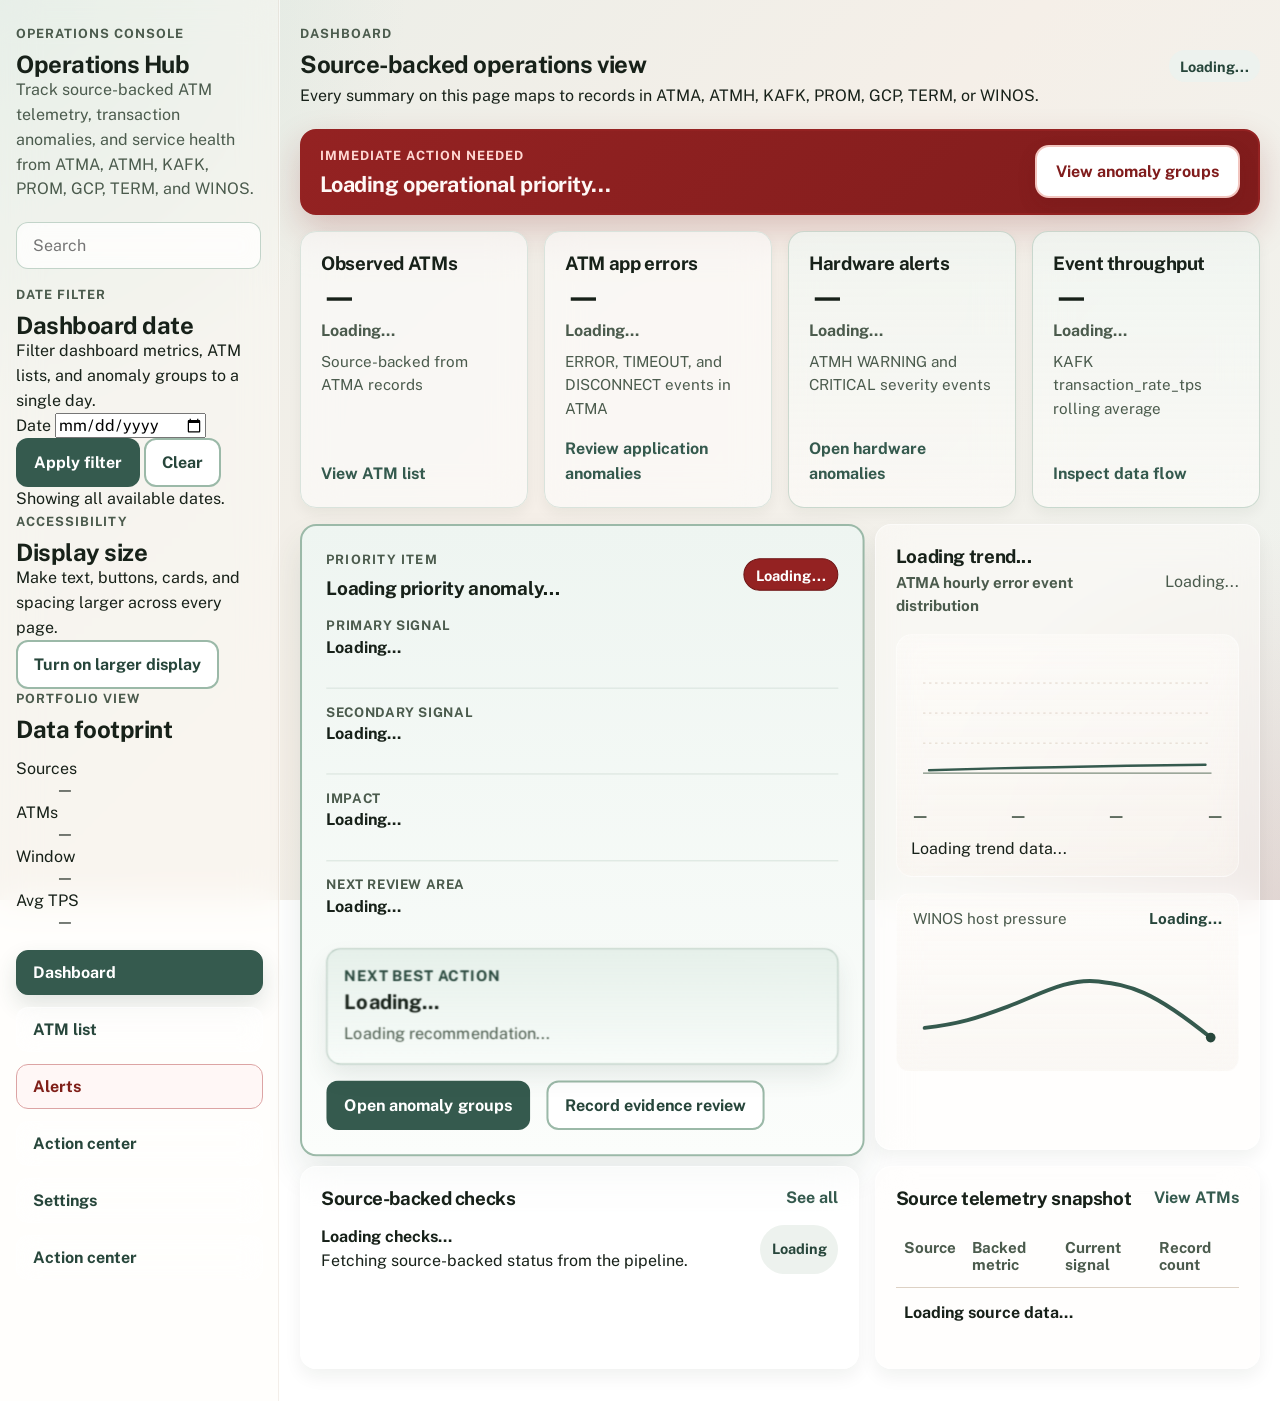
==== commit 8c2047fa: "Merge branch 'main' into prototype" ====
--- a/src/dashboard/index.html
+++ b/src/dashboard/index.html
@@ -103,6 +103,9 @@
           </button>
           <button class="nav-link" type="button" data-screen-target="settings">
             <span>Settings</span>
+          </button>
+          <button class="nav-link nav-link-action" type="button" data-screen-target="action-center">
+            <span>Action center</span>
           </button>
         </nav>
       </aside>
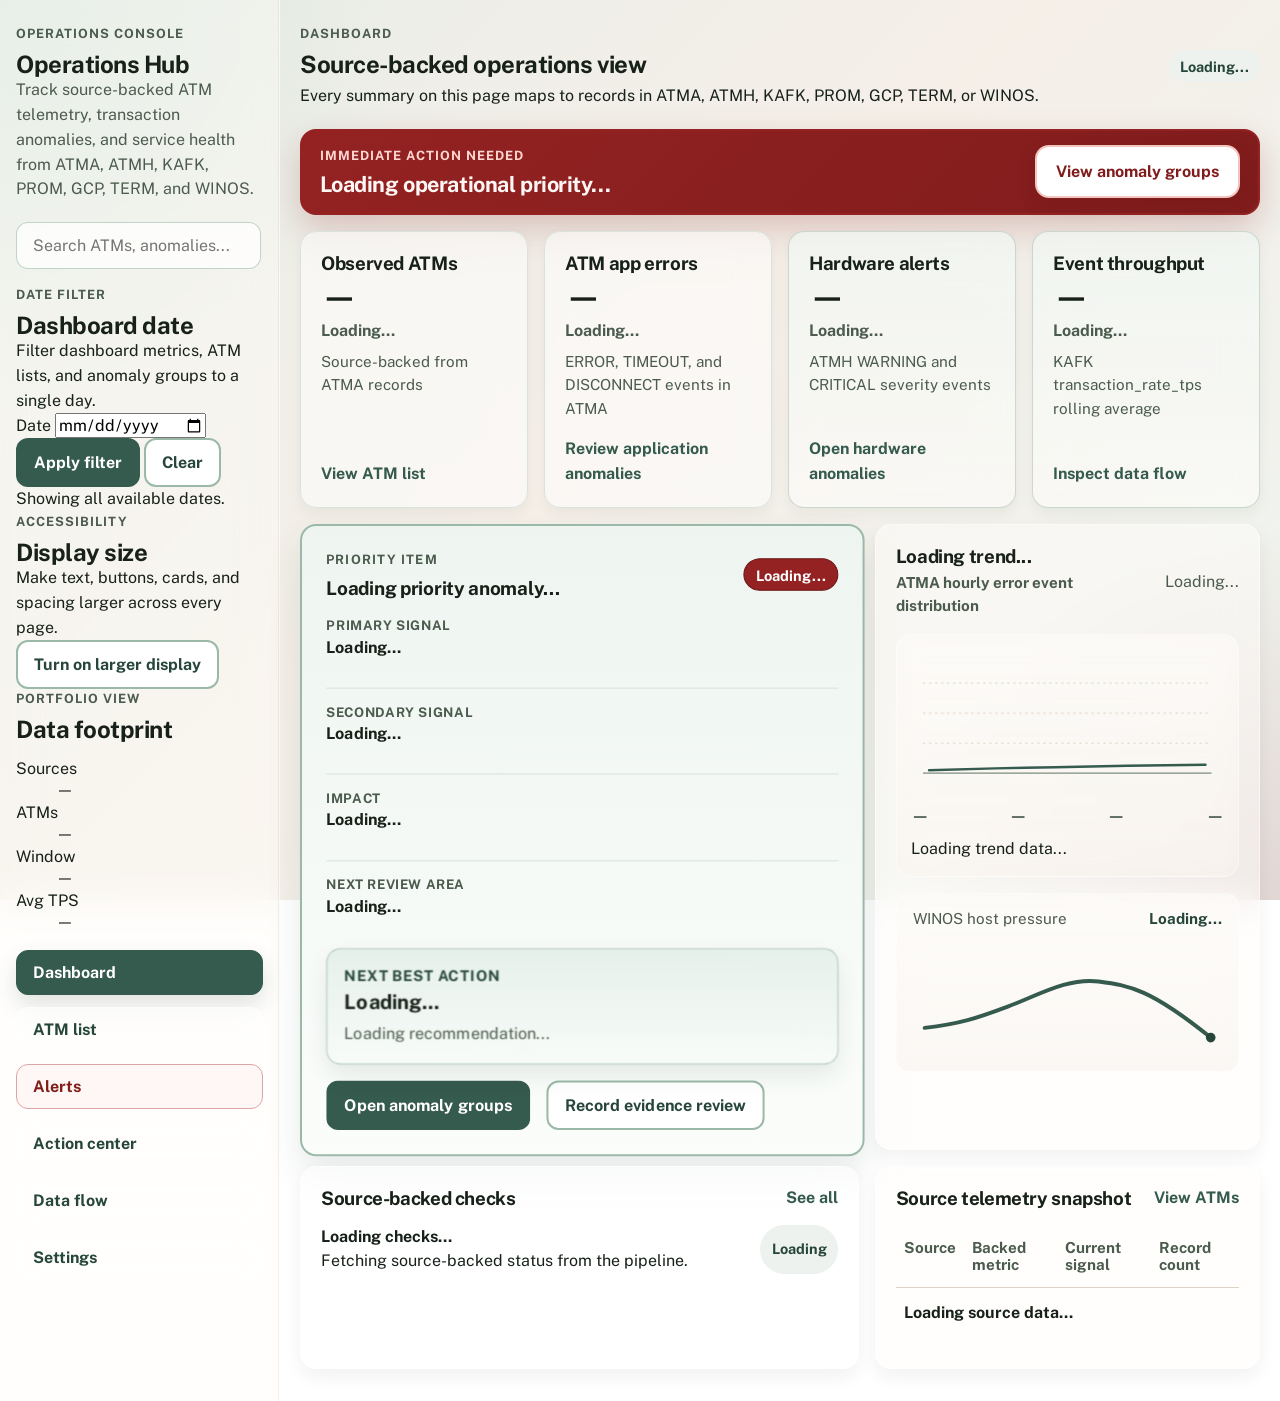
==== commit 313f25ff: "feat: add reccomendation engine, like dislike feedback and dashboard cleanup" ====
--- a/src/dashboard/index.html
+++ b/src/dashboard/index.html
@@ -25,8 +25,9 @@
 
         <label class="search-field sidebar-search">
           <span class="sr-only">Search</span>
-          <input type="search" placeholder="Search" />
+          <input type="search" placeholder="Search ATMs, anomalies..." />
         </label>
+        <p id="search-result-count" class="search-result-count" aria-live="polite" hidden></p>
 
         <section class="date-filter-panel" aria-labelledby="date-filter-title">
           <div>
@@ -101,11 +102,11 @@
           <button class="nav-link nav-link-action" type="button" data-screen-target="action-center">
             <span>Action center</span>
           </button>
+          <button class="nav-link" type="button" data-screen-target="data-flow">
+            <span>Data flow</span>
+          </button>
           <button class="nav-link" type="button" data-screen-target="settings">
             <span>Settings</span>
-          </button>
-          <button class="nav-link nav-link-action" type="button" data-screen-target="action-center">
-            <span>Action center</span>
           </button>
         </nav>
       </aside>
@@ -162,6 +163,45 @@
           </article>
         </div>
 
+        <section class="panel admin-analysis-panel" id="admin-analysis-panel" aria-labelledby="admin-analysis-title" hidden>
+          <div class="panel-header">
+            <div>
+              <p class="eyebrow">ML pipeline</p>
+              <h3 id="admin-analysis-title">Pipeline analysis</h3>
+            </div>
+            <span id="admin-analysis-pill" class="status-pill">Loading...</span>
+          </div>
+          <div class="admin-analysis-grid">
+            <div class="admin-stat-group">
+              <p class="eyebrow" style="margin:0 0 0.5rem;">Anomaly detection model</p>
+              <dl class="admin-stat-row">
+                <div class="admin-stat">
+                  <dt>Records scored</dt>
+                  <dd id="admin-stat-scored">—</dd>
+                </div>
+                <div class="admin-stat">
+                  <dt>Anomalies flagged</dt>
+                  <dd id="admin-stat-anomalies">—</dd>
+                </div>
+                <div class="admin-stat">
+                  <dt>Model version</dt>
+                  <dd id="admin-stat-model">—</dd>
+                </div>
+              </dl>
+              <ul class="admin-ml-sources" id="admin-ml-sources" style="margin-top:0.75rem;">
+                <li class="metric-subnote">Run the pipeline to generate ML scores.</li>
+              </ul>
+            </div>
+            <div class="admin-stat-group">
+              <p class="eyebrow" style="margin:0 0 0.5rem;">Recommendation engine</p>
+              <p class="metric-subnote" style="margin:0 0 0.5rem;">Operator feedback from the ops team adjusts rule confidence scores. Higher approval rates indicate well-calibrated rules.</p>
+              <ul class="admin-rec-stats" id="admin-rec-stats">
+                <li class="metric-subnote">No operator feedback recorded yet.</li>
+              </ul>
+            </div>
+          </div>
+        </section>
+
         <div class="dashboard-grid">
           <section class="panel panel-hero" aria-labelledby="priority-title">
             <div class="panel-header">
@@ -451,6 +491,33 @@
           </div>
         </div>
 
+        <section class="panel" id="admin-anomaly-breakdown" aria-labelledby="admin-breakdown-title" hidden style="margin-bottom:1.5rem;">
+          <div class="panel-header">
+            <div>
+              <p class="eyebrow">Pattern analysis</p>
+              <h3 id="admin-breakdown-title">Anomaly type distribution</h3>
+            </div>
+            <span id="admin-breakdown-pill" class="status-pill">Loading...</span>
+          </div>
+          <p class="metric-subnote" style="margin-bottom:0.75rem;">Active detection groups across the monitored fleet, grouped by anomaly type. Confidence reflects the rule base score adjusted by accumulated operator feedback.</p>
+          <table id="admin-anomaly-table">
+            <caption class="sr-only">Anomaly type distribution across the monitored fleet</caption>
+            <thead>
+              <tr>
+                <th scope="col">Type</th>
+                <th scope="col">Name</th>
+                <th scope="col">Severity</th>
+                <th scope="col">Detection groups</th>
+                <th scope="col">ATMs affected</th>
+                <th scope="col">Rule confidence</th>
+              </tr>
+            </thead>
+            <tbody id="admin-anomaly-tbody">
+              <tr><td colspan="6">Loading anomaly patterns...</td></tr>
+            </tbody>
+          </table>
+        </section>
+
         <div class="alerts-grid">
           <section class="panel" aria-labelledby="group-critical-title">
             <h3 id="group-critical-title">Critical anomalies</h3>
@@ -486,6 +553,39 @@
             <li>Loading correlated incidents...</li>
           </ul>
         </section>
+
+      <section class="panel rec-panel" aria-labelledby="rec-panel-title" style="margin-top:1.5rem;">
+        <div class="panel-header">
+          <div>
+            <p class="eyebrow">Intelligent diagnostics</p>
+            <h3 id="rec-panel-title">Recommendations</h3>
+          </div>
+          <span id="rec-summary-pill" class="status-pill">Loading...</span>
+        </div>
+        <p class="metric-subnote" style="margin-bottom:0.75rem;">Rule-based recommendations for each active anomaly, ranked by confidence. Confidence adjusts automatically based on operator feedback.</p>
+        <ul id="rec-list" class="rec-list" aria-label="Anomaly recommendations">
+          <li class="rec-card">
+            <div class="rec-card-header">
+              <strong>Loading recommendations...</strong>
+            </div>
+          </li>
+        </ul>
+      </section>
+
+      <section class="panel" aria-labelledby="feedback-history-title" style="margin-top:1.5rem;">
+        <div class="panel-header">
+          <div>
+            <p class="eyebrow">Self-learning loop</p>
+            <h3 id="feedback-history-title">Feedback history</h3>
+          </div>
+          <button class="text-button" type="button" id="feedback-history-toggle" aria-expanded="false">Show history</button>
+        </div>
+        <p class="metric-subnote" style="margin-bottom:0.75rem;">Each like or dislike adjusts the confidence score for that recommendation type. The model re-weights automatically as feedback accumulates.</p>
+        <div id="feedback-stats-list" class="feedback-stats-grid" style="margin-bottom:0.75rem;"></div>
+        <ul id="feedback-history-list" class="simple-list compact-list" hidden>
+          <li>No feedback recorded yet.</li>
+        </ul>
+      </section>
       </section>
 
       <section class="screen" id="settings" aria-labelledby="settings-title">
@@ -609,6 +709,125 @@
           </section>
         </div>
       </section>
+      <section class="screen" id="data-flow" aria-labelledby="data-flow-title">
+        <div class="screen-header">
+          <div>
+            <p class="eyebrow">Pipeline</p>
+            <h2 id="data-flow-title">Data flow inspection</h2>
+            <p>End-to-end view from source ingestion through anomaly detection, ML scoring, incident correlation, and recommendation generation.</p>
+          </div>
+          <span id="data-flow-status-pill" class="status-pill">Loading...</span>
+        </div>
+
+        <div class="flow-pipeline" role="list" aria-label="Pipeline stages">
+          <article class="flow-stage" role="listitem" aria-labelledby="stage-1-title">
+            <div class="flow-stage-header">
+              <span class="flow-stage-number" aria-hidden="true">1</span>
+              <div>
+                <p class="eyebrow">Ingestion</p>
+                <h3 id="stage-1-title">Source data</h3>
+              </div>
+              <span id="stage-1-pill" class="status-pill">—</span>
+            </div>
+            <p class="flow-stage-metric" id="stage-1-metric">—</p>
+            <ul class="flow-stage-detail" id="stage-1-detail">
+              <li>Loading...</li>
+            </ul>
+          </article>
+
+          <div class="flow-arrow" aria-hidden="true"></div>
+
+          <article class="flow-stage" role="listitem" aria-labelledby="stage-2-title">
+            <div class="flow-stage-header">
+              <span class="flow-stage-number" aria-hidden="true">2</span>
+              <div>
+                <p class="eyebrow">Analysis</p>
+                <h3 id="stage-2-title">Rule detection</h3>
+              </div>
+              <span id="stage-2-pill" class="status-pill">—</span>
+            </div>
+            <p class="flow-stage-metric" id="stage-2-metric">—</p>
+            <ul class="flow-stage-detail" id="stage-2-detail">
+              <li>Loading...</li>
+            </ul>
+          </article>
+
+          <div class="flow-arrow" aria-hidden="true"></div>
+
+          <article class="flow-stage" role="listitem" aria-labelledby="stage-3-title">
+            <div class="flow-stage-header">
+              <span class="flow-stage-number" aria-hidden="true">3</span>
+              <div>
+                <p class="eyebrow">ML</p>
+                <h3 id="stage-3-title">Anomaly scoring</h3>
+              </div>
+              <span id="stage-3-pill" class="status-pill">—</span>
+            </div>
+            <p class="flow-stage-metric" id="stage-3-metric">—</p>
+            <ul class="flow-stage-detail" id="stage-3-detail">
+              <li>Loading...</li>
+            </ul>
+          </article>
+
+          <div class="flow-arrow" aria-hidden="true"></div>
+
+          <article class="flow-stage" role="listitem" aria-labelledby="stage-4-title">
+            <div class="flow-stage-header">
+              <span class="flow-stage-number" aria-hidden="true">4</span>
+              <div>
+                <p class="eyebrow">Correlation</p>
+                <h3 id="stage-4-title">Incident grouping</h3>
+              </div>
+              <span id="stage-4-pill" class="status-pill">—</span>
+            </div>
+            <p class="flow-stage-metric" id="stage-4-metric">—</p>
+            <ul class="flow-stage-detail" id="stage-4-detail">
+              <li>Loading...</li>
+            </ul>
+          </article>
+
+          <div class="flow-arrow" aria-hidden="true"></div>
+
+          <article class="flow-stage" role="listitem" aria-labelledby="stage-5-title">
+            <div class="flow-stage-header">
+              <span class="flow-stage-number" aria-hidden="true">5</span>
+              <div>
+                <p class="eyebrow">Intelligence</p>
+                <h3 id="stage-5-title">Recommendations</h3>
+              </div>
+              <span id="stage-5-pill" class="status-pill">—</span>
+            </div>
+            <p class="flow-stage-metric" id="stage-5-metric">—</p>
+            <ul class="flow-stage-detail" id="stage-5-detail">
+              <li>Loading...</li>
+            </ul>
+          </article>
+        </div>
+
+        <section class="panel flow-detail-panel" aria-labelledby="flow-sources-title" style="margin-top:1.5rem;">
+          <div class="panel-header">
+            <h3 id="flow-sources-title">Source-level breakdown</h3>
+            <span class="legend">Records per source through the pipeline</span>
+          </div>
+          <table id="flow-sources-table">
+            <caption class="sr-only">Per-source record counts, ML scoring, and detection groups</caption>
+            <thead>
+              <tr>
+                <th scope="col">Source</th>
+                <th scope="col">Records ingested</th>
+                <th scope="col">Signal</th>
+                <th scope="col">ML scored</th>
+                <th scope="col">ML anomalies</th>
+                <th scope="col">Detection groups</th>
+              </tr>
+            </thead>
+            <tbody id="flow-sources-tbody">
+              <tr><td colspan="6">Loading source detail...</td></tr>
+            </tbody>
+          </table>
+        </section>
+      </section>
+
       </main>
     </div>
 
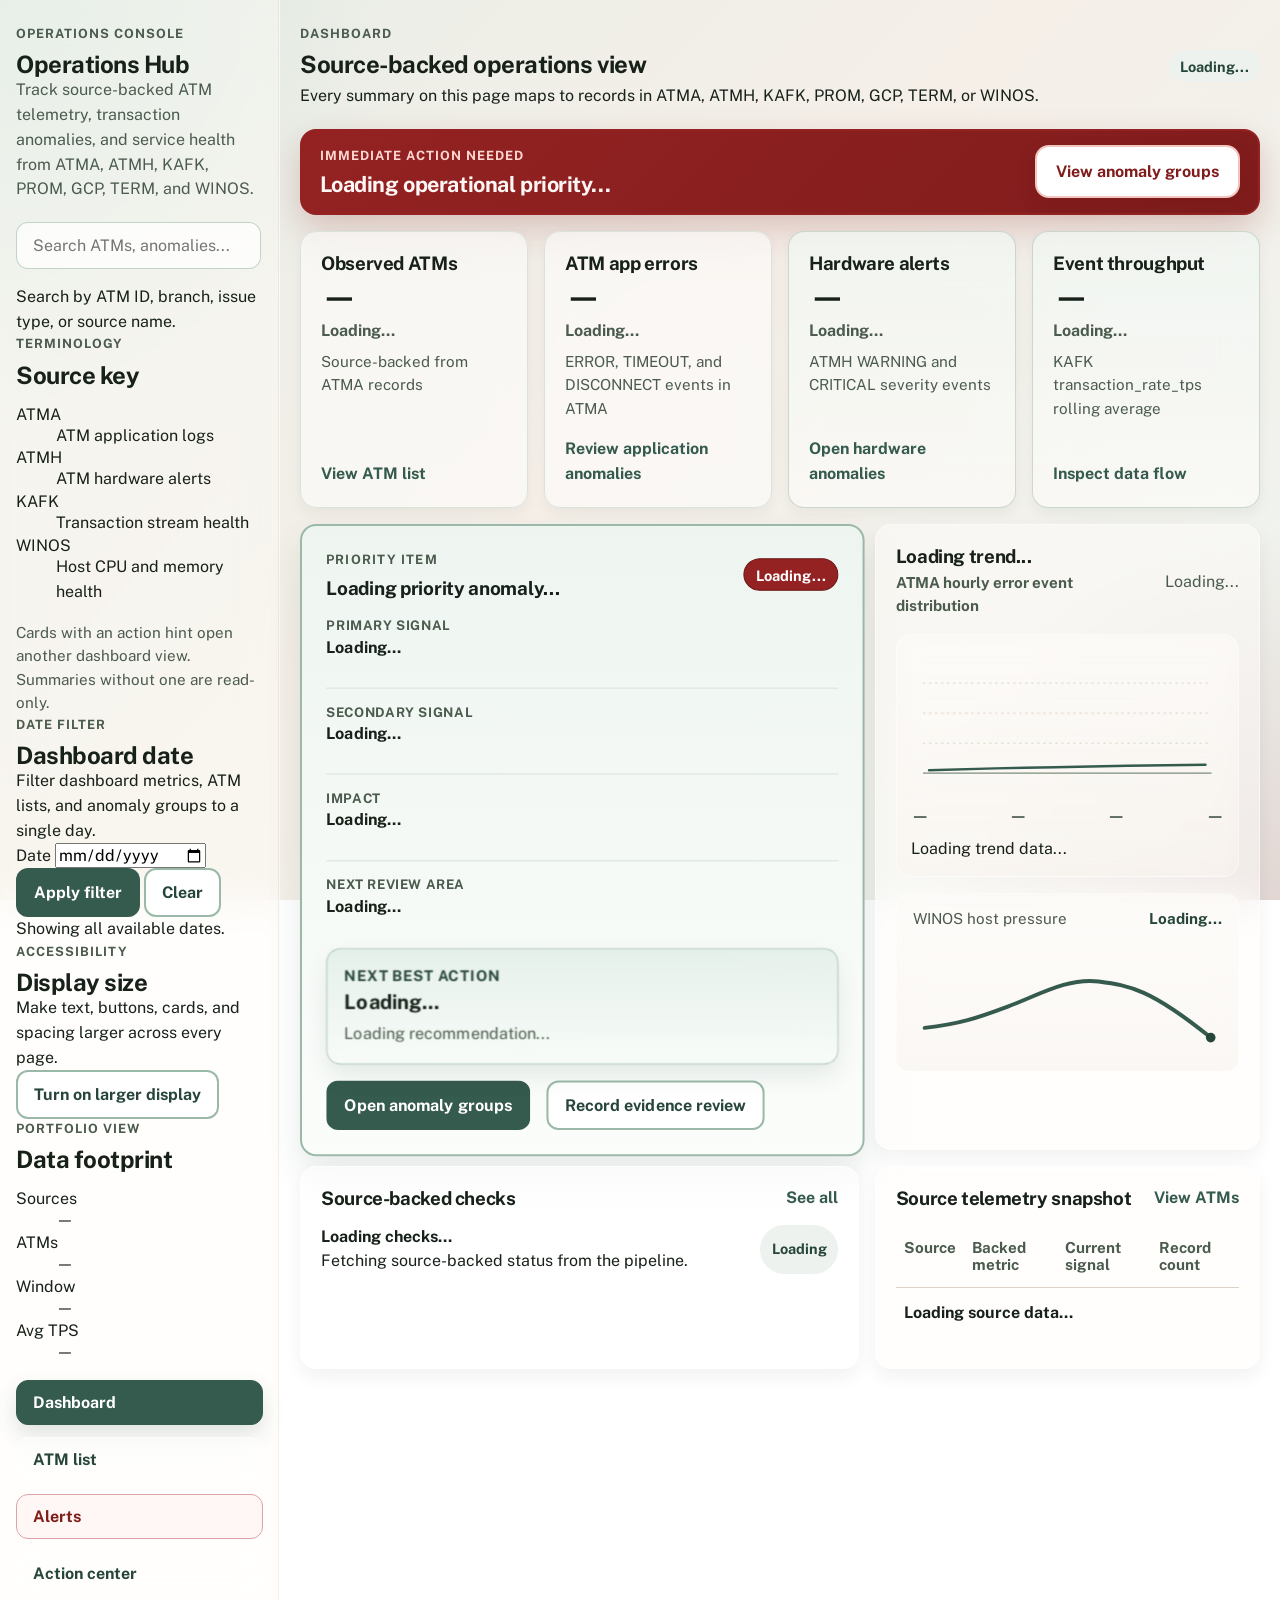
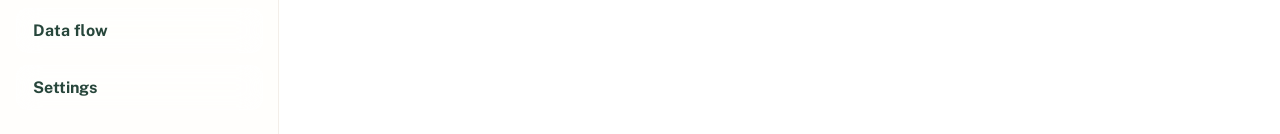
==== commit 0ce169ab: "feat: improve dashboard usability from evaluation feedback" ====
--- a/src/dashboard/index.html
+++ b/src/dashboard/index.html
@@ -27,7 +27,34 @@
           <span class="sr-only">Search</span>
           <input type="search" placeholder="Search ATMs, anomalies..." />
         </label>
+        <p id="search-helper-text" class="search-helper-text">Search by ATM ID, branch, issue type, or source name.</p>
         <p id="search-result-count" class="search-result-count" aria-live="polite" hidden></p>
+
+        <section class="glossary-panel" aria-labelledby="glossary-title">
+          <div>
+            <p class="eyebrow">Terminology</p>
+            <h2 id="glossary-title" class="sidebar-panel-title">Source key</h2>
+          </div>
+          <dl class="glossary-list">
+            <div>
+              <dt>ATMA</dt>
+              <dd>ATM application logs</dd>
+            </div>
+            <div>
+              <dt>ATMH</dt>
+              <dd>ATM hardware alerts</dd>
+            </div>
+            <div>
+              <dt>KAFK</dt>
+              <dd>Transaction stream health</dd>
+            </div>
+            <div>
+              <dt>WINOS</dt>
+              <dd>Host CPU and memory health</dd>
+            </div>
+          </dl>
+          <p class="metric-subnote">Cards with an action hint open another dashboard view. Summaries without one are read-only.</p>
+        </section>
 
         <section class="date-filter-panel" aria-labelledby="date-filter-title">
           <div>
@@ -706,6 +733,14 @@
             <div class="confirmation-card" id="confirmation-card" tabindex="-1" aria-live="polite">
               <p>No action has been recorded yet.</p>
             </div>
+            <div class="action-history-panel" aria-labelledby="action-history-title">
+              <div class="panel-header">
+                <h4 id="action-history-title">Recent actions</h4>
+              </div>
+              <ul id="action-history-list" class="simple-list compact-list action-history-list">
+                <li>No actions recorded yet.</li>
+              </ul>
+            </div>
           </section>
         </div>
       </section>
@@ -826,6 +861,75 @@
             </tbody>
           </table>
         </section>
+
+        <section class="panel" id="taxonomy-panel" aria-labelledby="taxonomy-title" style="margin-top:1.5rem;">
+          <div class="panel-header">
+            <div>
+              <p class="eyebrow">Anomaly catalogue</p>
+              <h3 id="taxonomy-title">Anomaly taxonomy</h3>
+            </div>
+            <span id="taxonomy-pill" class="status-pill">Loading...</span>
+          </div>
+          <p class="metric-subnote" style="margin-bottom:0.75rem;">Registered anomaly types — static entries (A1–A7) are seeded at pipeline startup; dynamic entries are registered at runtime by ML-based discovery.</p>
+          <table id="taxonomy-table">
+            <caption class="sr-only">Anomaly taxonomy entries</caption>
+            <thead>
+              <tr>
+                <th scope="col">Type</th>
+                <th scope="col">Name</th>
+                <th scope="col">Severity</th>
+                <th scope="col">Sources</th>
+                <th scope="col">Method</th>
+                <th scope="col">Description</th>
+              </tr>
+            </thead>
+            <tbody id="taxonomy-tbody">
+              <tr><td colspan="6">Loading taxonomy...</td></tr>
+            </tbody>
+          </table>
+        </section>
+
+        <section class="panel" id="live-agent-panel" aria-labelledby="live-agent-title" style="margin-top:1.5rem;">
+          <div class="panel-header">
+            <div>
+              <p class="eyebrow">Live feed</p>
+              <h3 id="live-agent-title">Streaming log agent</h3>
+            </div>
+            <span id="live-agent-pill" class="status-pill">Idle</span>
+          </div>
+          <p class="metric-subnote" style="margin-bottom:0.75rem;">Simulate a live ATM edge device generating log entries in real time. Records are written directly to the database and detection re-runs automatically after each batch.</p>
+
+          <dl class="scale-list" style="margin-bottom:1rem;">
+            <div class="scale-item"><dt>Status</dt><dd id="live-agent-status-text">Idle</dd></div>
+            <div class="scale-item"><dt>Events generated</dt><dd id="live-agent-events">0</dd></div>
+            <div class="scale-item"><dt>Last event</dt><dd id="live-agent-last-event">—</dd></div>
+            <div class="scale-item"><dt>Interval</dt><dd id="live-agent-interval-display">—</dd></div>
+          </dl>
+
+          <div class="button-row" style="margin-bottom:1rem;align-items:center;flex-wrap:wrap;gap:0.75rem;">
+            <div style="display:flex;align-items:center;gap:0.5rem;">
+              <label class="metric-subnote" for="live-agent-interval-input" style="white-space:nowrap;">Interval (s)</label>
+              <input id="live-agent-interval-input" type="number" min="1" max="300" value="10"
+                style="width:5rem;padding:0.3rem 0.5rem;border:1px solid var(--border);border-radius:4px;font-size:0.875rem;" />
+            </div>
+            <button class="button" type="button" id="live-agent-start-btn">Start agent</button>
+            <button class="button-secondary" type="button" id="live-agent-stop-btn" disabled>Stop agent</button>
+          </div>
+
+          <div id="live-inject-panel">
+            <p class="eyebrow" style="margin-bottom:0.5rem;">Anomaly injection</p>
+            <p class="metric-subnote" style="margin-bottom:0.75rem;">Inject anomaly-indicative records for the next three ticks to test live detection and recommendation updates.</p>
+            <div class="filter-row" style="flex-wrap:wrap;gap:0.5rem;">
+              <button class="filter-chip" type="button" data-inject="A1">A1 — Network timeout</button>
+              <button class="filter-chip" type="button" data-inject="A2">A2 — Cash depletion</button>
+              <button class="filter-chip" type="button" data-inject="A4">A4 — Container restart</button>
+              <button class="filter-chip" type="button" data-inject="A5">A5 — Perf degradation</button>
+              <button class="filter-chip" type="button" data-inject="A6">A6 — OS pressure</button>
+              <button class="filter-chip" type="button" data-inject="A7">A7 — Malformed Kafka</button>
+            </div>
+            <p id="live-inject-status" class="metric-subnote" style="margin-top:0.5rem;" aria-live="polite"></p>
+          </div>
+        </section>
       </section>
 
       </main>
